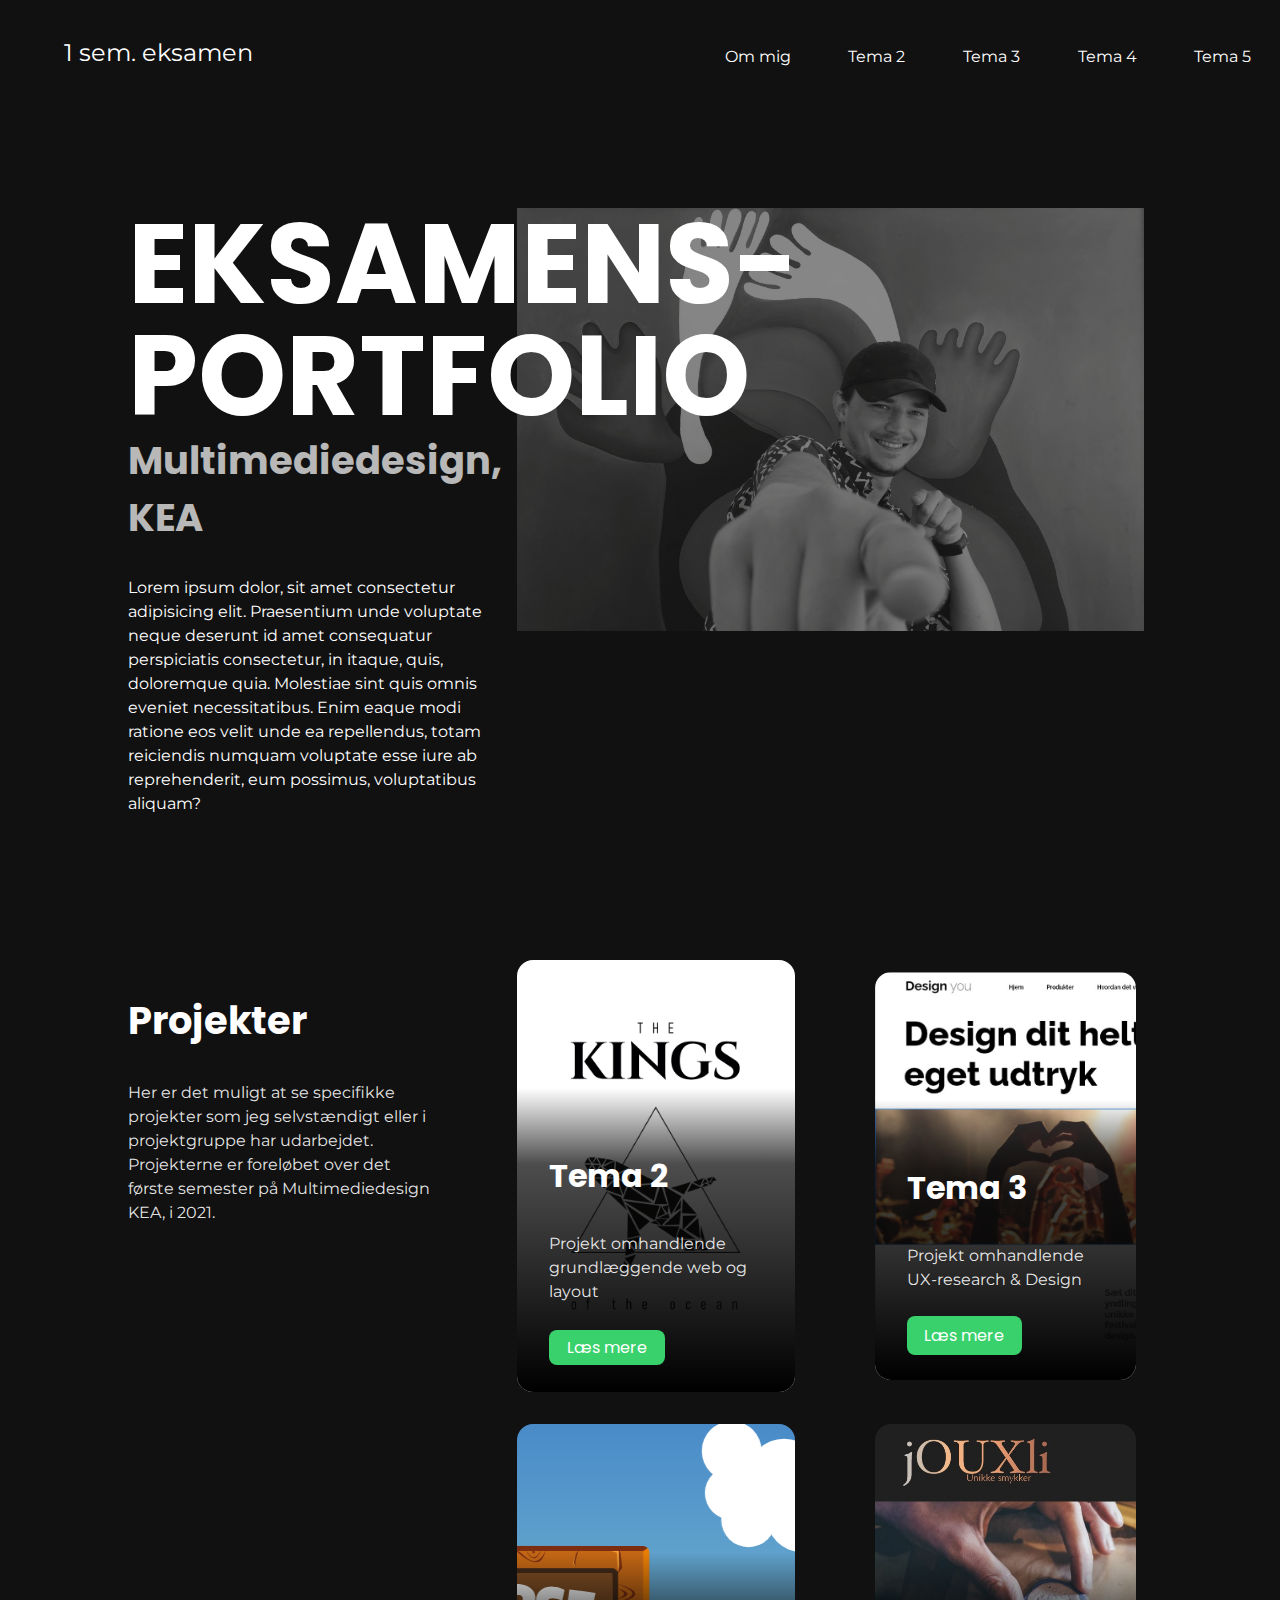
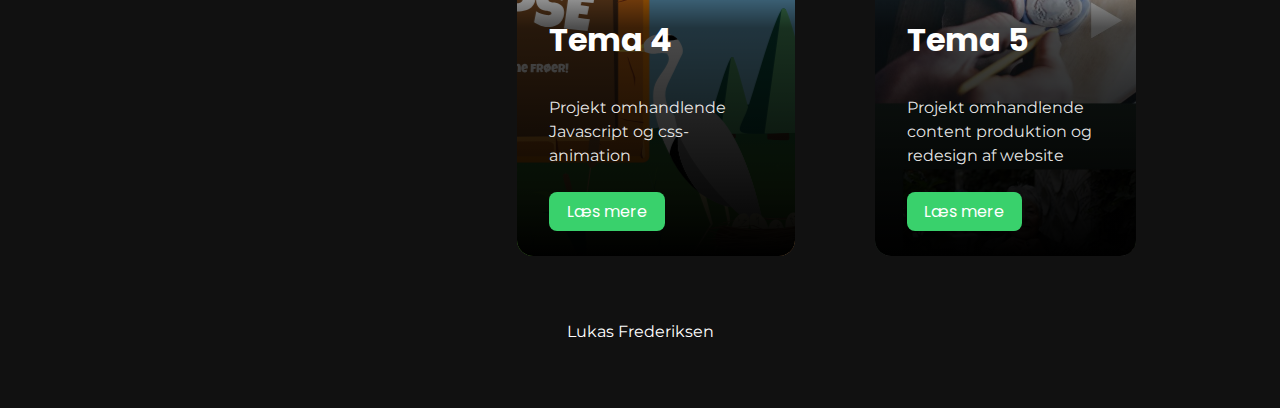
==== index.html @ bc7d88d2 "Færdiggjort projekt kort" ====
<!DOCTYPE html>
<html lang="da">
  <head>
    <meta charset="UTF-8" />
    <meta http-equiv="X-UA-Compatible" content="IE=edge" />
    <meta name="viewport" content="width=device-width, initial-scale=1.0" />
    <title>Portfolio-Eksamen</title>
    <link rel="stylesheet" href="Style.css" />
    <link rel="preconnect" href="https://fonts.gstatic.com" />
    <link
      href="https://fonts.googleapis.com/css2?family=Montserrat:wght@100;200;300;400;500;600;700;800;900&family=Poppins:wght@100;200;300;400;500;600;700;800;900&display=swap"
      rel="stylesheet"
    />
  </head>

  <body>
    <!------------------------------ Header ------------------------------------->

    <header>
      <nav class="navbar">
        <div class="opgaveNavn">
          <p><a href="index.html">1 sem. eksamen</a></p>
        </div>

        <!-- Javascript:void løsning til at burger menu ikke tager en til toppen ved klik.
        løsning fundet: https://stackoverflow.com/questions/43611173/anchor-element-onclick-makes-page-jump-to-top-of-page -->
        <a href="javascript:void();" class="burgerKnap">
          <span class="burgerBar"></span>
          <span class="burgerBar"></span>
          <span class="burgerBar"></span>
        </a>

        <div class="navLinks">
          <ul>
            <li>
              <a href="omMig.html"><span>Om mig</span> </a>
            </li>
            <li>
              <a href="Tema_2.html"><span>Tema 2</span></a>
            </li>
            <li>
              <a href="Tema_3.html"><span>Tema 3</span></a>
            </li>
            <li>
              <a href="Tema_4.html"><span>Tema 4</span></a>
            </li>
            <li>
              <a href="Tema_5.html"><span>Tema 5</span></a>
            </li>
          </ul>
        </div>
      </nav>
    </header>

    <!------------------------------ MAIN ------------------------------------->
    <main>
      <div class="forsideGrid">
        <div class="titel">
          <h1 class="forsideTitel">Eksamens-Portfolio</h1>
        </div>
        <div class="underTitel">
          <h2 class="forsideUndertitel">Multimediedesign, KEA</h2>
        </div>
        <div class="forsideBilledeWrapper">
          <img src="billeder/Tegnebræt 1-100.jpg" alt="forsideBillede" />
        </div>
        <p class="forsideIntroTekst">
          Lorem ipsum dolor, sit amet consectetur adipisicing elit. Praesentium
          unde voluptate neque deserunt id amet consequatur perspiciatis
          consectetur, in itaque, quis, doloremque quia. Molestiae sint quis
          omnis eveniet necessitatibus. Enim eaque modi ratione eos velit unde
          ea repellendus, totam reiciendis numquam voluptate esse iure ab
          reprehenderit, eum possimus, voluptatibus aliquam?
        </p>
      </div>

      <section class="Projects">
        <div class="projectsImgWrapper">
          <div class="projektTekstWrapper">
            <h2 class="projekterh2">Projekter</h2>
            <p class="projektTekst">
              Her er det muligt at se specifikke projekter som jeg selvstændigt
              eller i projektgruppe har udarbejdet. Projekterne er foreløbet
              over det første semester på Multimediedesign KEA, i 2021.
            </p>
          </div>

          <div class="imgTopLeft">
            <div class="BilledeContent">
              <h3 class="billedeTitel">Tema 2</h3>
              <p class="billedeTekst">
                Projekt omhandlende grundlæggende web og layout
              </p>
              <a href="#" class="knap1">Læs mere</a>
            </div>
          </div>
          <div class="imgTopRight">
            <div class="BilledeContent">
              <h3 class="billedeTitel">Tema 3</h3>
              <p class="billedeTekst">
                Projekt omhandlende UX-research & Design
              </p>
              <a href="#" class="knap2">Læs mere</a>
            </div>
          </div>
          <div class="imgBotLeft">
            <div class="BilledeContent">
              <h3 class="billedeTitel">Tema 4</h3>
              <p class="billedeTekst">
                Projekt omhandlende Javascript og css-animation
              </p>
              <a href="#" class="knap3">Læs mere</a>
            </div>
          </div>
          <div class="imgBotRight">
            <div class="BilledeContent">
              <h3 class="billedeTitel">Tema 5</h3>
              <p class="billedeTekst">
                Projekt omhandlende content produktion og redesign af website
              </p>
              <a href="#" class="knap4">Læs mere</a>
            </div>
          </div>
        </div>
      </section>

      <section class="about me"></section>
    </main>

    <footer>
      <p>Lukas Frederiksen</p>
    </footer>

    <script src="javascript.js"></script>
  </body>
</html>

<!-- <div class="frontPageWrap">
        <div class="frontPageWrapperDark">
          <div class="darkSide">
            <h1>Projekter</h1>
          </div>
        </div>

        <div class="frontPageWrapperWhite">
          <div class="whiteSide">
            <h1>Om mig</h1>
          </div>
        </div>
      </div> -->
---- Style.css ----
* {
  box-sizing: border-box;
  scroll-behavior: smooth;
  max-width: 1700px;
}

/* Fjern Margin og Padding for nemmere at costumize selv */
body {
  margin: 0;
  padding: 0;
  background-color: #111;
  font-family: "Poppins", sans-serif;
  line-height: 1.5;
}

img {
  max-width: 100%;
}

footer {
  display: block;
  text-align: center;
  margin-top: 4rem;
  margin-bottom: 4rem;
}
.titler {
  margin-left: 2rem;
}

.forsideTitel {
  text-transform: uppercase;
  font-size: clamp(3rem, 10vw, 7rem);
  line-height: 1;
  margin-top: 6rem;
  margin-left: 2rem;
  margin-bottom: 1rem;
}

.forsideUndertitel {
  font-size: clamp(1.3rem, 3vw, 2.5rem);
  color: white;
  opacity: 0.7;
  margin-bottom: 2rem;
  margin-left: 2rem;
}

.projekterh2 {
  font-size: clamp(2rem, 3vw, 3rem);
  color: white;
  margin-left: 1rem;
}

.Projects {
  margin-top: 8rem;
}

.projektTekst {
  font-size: 0.9rem;
}
.forsideIntroTekst {
  margin: 1rem;
  max-width: 60ch;
  margin-left: 2rem;
}
.opgaveNavn p {
  font-size: 1.5rem;
}

.opgaveNavn a {
  text-decoration: none;
  color: white;
}
p {
  color: white;
  font-size: 0.9rem;
  font-family: "Montserrat", sans-serif;
}
/* Style navigationsbar og placer content. */

.navbar {
  display: flex;
  justify-content: space-between;
  align-items: center;
  background-color: #111;
  color: white;
  position: fixed;
  top: 0;
  width: 100%;
}

/* Opgave navn (LOGO) */
.opgaveNavn {
  font-size: 1.5rem;

  margin-left: 1rem;
  margin-bottom: 0.5rem;
}

.opgaveNavn:hover {
  border-bottom: 0.3rem solid #39d16c;
  margin-bottom: 0.2rem;
}

/* Giv mine list items display flex for at kunne styrer hvordan de ligger i forhold
til hvordan de ligger ved hinanden */
.navbar .navLinks ul {
  padding: 1rem;
  display: flex;
  justify-content: start;

  align-items: center;
}

.navbar ul {
  background-color: #111;
}

.navbar .navLinks li {
  list-style: none;
  padding: 1.5rem;
}

.navbar .navLinks li a {
  text-decoration: none;
  color: white;
  display: block;
  padding: 0.3rem;
  font-size: 1.5rem;
  font-family: "Montserrat", sans-serif;
}

.navbar .navLinks li:hover {
  border-bottom: 0.3rem solid #39d16c;
}

.navbar .navLinks li:hover {
  margin-bottom: -0.3rem;
}

.burgerKnap {
  position: absolute;
  right: 1rem;
  top: 2rem;
  display: none;
  flex-direction: column;
  justify-content: space-between;
  width: 2rem;
  height: 1.3rem;
}

.burgerKnap .burgerBar {
  height: 4px;
  width: 100%;
  background-color: white;
  border-radius: 5px;
}

@media (max-width: 900px) {
  .burgerKnap {
    display: flex;
  }

  .navLinks {
    width: 100%;
    display: none;
    height: 100%;
    opacity: 0;

    top: 2rem;
  }

  .skjult {
    animation-name: fadeInd;
    display: flex;
    height: 100vh;
    transition: 1s ease-out;
    animation-duration: 500ms;
    animation-iteration-count: 1;
    animation-direction: alternate;
    animation-timing-function: ease-in;
    animation-fill-mode: forwards;
    animation-delay: 100ms;
  }

  @keyframes fadeInd {
    0% {
      opacity: 0;
    }

    100% {
      opacity: 1;
    }
  }

  /* Her kan der laves ekstra animation som kaldes på
list items */

  .navLinks li {
    text-align: center;
  }

  .navbar {
    flex-direction: column;
    align-items: flex-start;
    z-index: 10;
  }

  .navLinks ul {
    width: 100%;
    flex-direction: column;
  }
}

/* -------------------FRONT PAGE MOBIL------------- */

h1 {
  font-family: "Poppins", sans-serif;
  align-self: flex-end;
  color: white;
}

.projectsImgWrapper {
  display: flex;
  gap: 10px;
  align-items: center;
  flex-direction: column;
}

.imgTopLeft {
  background-image: url(billeder/splashv2.jpg);
  background-size: cover;
  background-position: 50%;
  padding: 8rem 0 0;
  border-radius: 1rem;
  overflow: hidden;
  margin: 1rem;
  max-width: 45ch;
}

.imgTopRight {
  background-image: url(billeder/uxforside.jpg);
  background-size: cover;
  padding: 8rem 0 0;
  max-width: 45ch;
  border-radius: 1rem;
  overflow: hidden;
  margin: 1rem;
}

.imgBotLeft {
  background-image: url(billeder/start_skærm_final.svg);
  background-size: cover;
  background-position: 95%;
  padding: 8rem 0 0;
  border-radius: 1rem;
  overflow: hidden;
  margin: 1rem;
  max-width: 45ch;
}

.imgBotRight {
  background-image: url(billeder/joulix.jpg);
  background-size: cover;
  background-position: 10%;
  padding: 8rem 0 0;
  border-radius: 1rem;
  overflow: hidden;
  margin: 1rem;
  max-width: 45ch;
}

.projektTekst {
  margin-left: 1rem;
}

@media (min-width: 600px) {
  .forsideIntroTekst {
    max-width: 100ch;
  }

  .projectsImgWrapper {
    display: grid;
    grid-template-columns: 1fr 1fr;
    gap: 10px;
    justify-content: center;
  }

  .imgTopLeft {
    grid-column: 1;
    margin: 0;
    margin-left: 1rem;
    max-width: 35ch;
    transition: transform 200ms ease;
  }

  .imgTopLeft:hover {
    transform: scale(1.05);
  }

  .imgTopRight {
    grid-column: 2;
    margin: 0;
    max-width: 35ch;
    margin-right: 1rem;
    transition: transform 200ms ease;
  }

  .imgTopRight:hover {
    transform: scale(1.05);
  }

  .imgBotLeft {
    grid-column: 1;
    margin: 0;
    margin-left: 1rem;
    max-width: 35ch;
    transition: transform 200ms ease;
  }

  .imgBotLeft:hover {
    transform: scale(1.05);
  }

  .imgBotRight {
    grid-column: 2;
    margin: 0;
    margin-right: 1rem;
    max-width: 35ch;
    transition: transform 200ms ease;
  }

  .imgBotRight:hover {
    transform: scale(1.05);
  }
}

/* ------------------BillederForside------------------------- */

.Projects p {
  font-size: 1rem;
  padding-bottom: 1rem;
  color: rgb(255, 255, 255, 0.9);
}

/* .projektTekst {
} */

.Projects h3 {
  font-size: 2rem;

  color: WHITE;
}

.BilledeContent {
  padding: 2em;
  background: linear-gradient(
    hsl(0 0% 0% / 0),
    hsl(30 0% 0% / 0.7) 25%,
    hsl(0 0% 0% /1)
  );
}

.knap1 {
  cursor: pointer;
  display: inline;
  text-decoration: none;
  color: white;
  background-color: #39d16c;
  padding: 0.4em 1.1em;
  border-radius: 0.5rem;
}

.knap2 {
  cursor: pointer;
  display: inline;
  text-decoration: none;
  color: white;
  background-color: #39d16c;
  padding: 0.5em 1.1em;
  border-radius: 0.5rem;
}

.knap3 {
  cursor: pointer;
  display: inline;
  text-decoration: none;
  color: white;
  background-color: #39d16c;
  padding: 0.5em 1.1em;
  border-radius: 0.5rem;
}

.knap4 {
  cursor: pointer;
  display: inline;
  text-decoration: none;
  color: white;
  background-color: #39d16c;
  padding: 0.5em 1.1em;
  border-radius: 0.5rem;
}

/* ----------------------------MEDIA-Q for desktop------------------------------------------------- */

@media (min-width: 800px) {
  body {
    margin: 0;
  }
  main {
    margin-left: 3rem;
    margin-right: 3rem;
  }

  p {
    font-size: 1rem;
  }
  .opgaveNavn {
    margin-left: 4rem;
  }
  .navbar {
    z-index: 10;
  }
  .navbar .navLinks {
    flex-direction: column;
  }

  .navbar .navLinks li a {
    font-size: 1rem;
  }
  .forsideUndertitel {
    padding-top: 1rem;
  }

  /* ------------Forside Top Grid------------ */
  .forsideGrid {
    margin-top: 12rem;
    display: grid;
    grid-template-columns: repeat(5, minmax(10rem, 30rem));
    padding: 0;
    gap: 1rem;
    grid-template-rows: 10rem 10rem;
    position: relative;
  }

  .forsideTitel {
    margin-top: 0;
    margin-bottom: 0;
  }

  .titel {
    display: grid;
    z-index: 5;
    /* margin-top: 10rem; */
    grid-column: 1 /5;
    grid-row: 1/ 2;
  }
  .undertitel {
    display: grid;
    grid-column: 1/4;
    grid-row: 2;
  }
  .forsideBilledeWrapper {
    display: grid;
    grid-column: 3/7;
    grid-row: 1/3;
    margin-right: 2.5rem;
  }

  .forsideIntroTekst {
    display: grid;
    grid-column: 1/4;
    grid-row: 3;
  }

  /* ---------------------projekt billeder grid -------- */
  .Projects {
    display: grid;
    justify-content: center;
    margin-bottom: 2rem;
  }

  .projectsImgWrapper {
    display: grid;
    grid-template-columns: 1fr 1fr;
    grid-template-rows: 1fr 1fr 1fr;
    gap: 2rem;
    margin-left: 1rem;
  }

  .projektTekstWrapper {
    align-self: flex-end;
    grid-column: 1;
    grid-row: 1;
    max-width: 50ch;
  }
  .imgTopLeft {
    grid-column: 1;
    grid-row: 2;
    max-width: 50ch;
  }

  .imgTopRight {
    grid-column: 2;
    grid-row: 2;
    max-width: 50ch;
  }

  .imgBotLeft {
    grid-column: 1;
    grid-row: 3;
    max-width: 50ch;
  }

  .imgBotRight {
    grid-column: 2;
    grid-row: 3;
    max-width: 50ch;
  }
}

@media (min-width: 1000px) {
  .forsideIntroTekst {
    display: grid;
    grid-column: 1/3;
    grid-row: 3;
  }

  .Projects {
    display: grid;
    justify-content: center;
  }

  .projectsImgWrapper {
    display: grid;
    grid-template-columns: 1fr 1fr 1fr;
    grid-template-rows: 1fr 1fr;
    gap: 2rem;
    margin-left: 1rem;
    margin-right: 2rem;
  }

  .projektTekstWrapper {
    align-self: flex-start;
    grid-column: 1;
    grid-row: 1;
    max-width: 50ch;
  }
  .imgTopLeft {
    grid-column: 2;
    grid-row: 1;
    max-width: 50ch;
    margin-left: 3rem;
  }

  .imgTopRight {
    grid-column: 3;
    grid-row: 1;
    max-width: 50ch;
    margin-left: 3rem;
  }

  .imgBotLeft {
    grid-column: 2;
    grid-row: 2;
    max-width: 50ch;
    margin-left: 3rem;
  }

  .imgBotRight {
    grid-column: 3;
    grid-row: 2;
    max-width: 50ch;
    margin-left: 3rem;
  }
}

/* ------------------------------Om mig-------------------------------------------- */

.omMigTopWrapper {
  margin-top: 8rem;
}

.omMigTopWrapper h1 {
  font-size: clamp(3rem, 10vw, 4rem);
  line-height: 3rem;
  margin-left: 1rem;
}

.omMigTopWrapper p {
  font-size: clamp(0.8rem, 5vw, 0.9rem);
  margin-top: -1rem;
  margin-left: 1rem;
}

.omMigTekstWrapper h2 {
  font-size: clamp(2rem, 10vw, 3rem);
  line-height: 3rem;
  color: WHITE;
}

.omMigTekstWrapper {
  margin: 1rem;
}

@media (min-width: 1000px) {
  .omMigBilledeWrapper img {
    max-width: 30vw;
    max-height: 80vh;
  }

  .omMigTekstWrapper {
    max-width: 60ch;
  }
  .omMigTopWrapper h1 {
    margin-left: 0;
  }

  .omMigTopWrapper p {
    margin-left: 0;
  }

  .omMigTekstWrapper h2 {
    margin: 0;
  }

  .omMigSectionWrapper {
    display: flex;
    gap: 7rem;
  }
}

@media (min-width: 1200px) {
  MAIN {
    margin-left: 6rem;
    margin-right: 6rem;
  }

  .omMigBilledeWrapper img {
    max-width: 50vw;
    max-height: 80vh;
  }
}

main {
  margin-top: 13rem;
}

/* ------------------------------Tema 2-------------------------------------------- */
.tema2H1 h1 {
  font-size: clamp(3rem, 10vw, 4rem);
  line-height: 3rem;
  margin-left: 1rem;
}

.tema2Intro p {
  font-size: clamp(0.8rem, 5vw, 0.9rem);

  margin-left: 1rem;
}

.tema2Intro h2 {
  font-size: clamp(2rem, 10vw, 3rem);
  line-height: 3rem;
  color: WHITE;
}

.tema2knap1 {
  cursor: pointer;
  display: inline;
  text-decoration: none;
  color: white;
  background-color: #39d16c;
  padding: 0.4em 1.1em;
  border-radius: 0.5rem;
  margin-left: 1rem;
}

.tema2Intro {
  margin-bottom: 2rem;
}

.tema2knap2 {
  cursor: pointer;
  display: inline;
  text-decoration: none;
  color: white;
  background-color: #39d16c;
  padding: 0.4em 1.1em;
  border-radius: 0.5rem;
}

.tema2DokumentationTekst {
  margin: 1rem;
}

.tema2DokumentationTekst h2 {
  font-size: clamp(2rem, 10vw, 3rem);
  line-height: 3rem;
  color: WHITE;
}

.tema2DokumentationTekst p {
  font-size: clamp(0.8rem, 5vw, 0.9rem);
  margin-top: -1rem;
}

@media (min-width: 1000px) {
  .navbar .navLinks ul {
    padding: 0;
  }

  .tema2MainGrid {
    display: grid;
    grid-template-columns: 1fr 1fr;
    grid-template-rows: 1fr 1fr;
    gap: 50px;
  }

  .tema2TopWrapper {
    grid-column: 1;
    grid-row: 1;
  }
  .tema2H1 h1 {
    line-height: 4rem;
  }

  .tema2ImgTopWrapper {
    grid-column: 2;
    grid-row: 1;
  }

  .tema2BotWrapper {
    margin-top: 1rem;
    grid-column: 2;
    grid-row: 2;
  }

  .tema2ImgBotWrapper {
    margin-top: 4rem;
    grid-column: 1;
    grid-row: 2;
  }

  .tema2DokumentationTekst h2 {
    margin-top: -2rem;
  }
}

@media (min-width: 500px) {
  .tema2H1 h1 {
    line-height: 4rem;
  }
}

/* ------------------------------Tema 3-------------------------------------------- */
.tema3H1 h1 {
  font-size: clamp(3rem, 10vw, 4rem);
  line-height: 3rem;
  margin-left: 1rem;
}

.tema3Intro p {
  font-size: clamp(0.8rem, 5vw, 0.9rem);
  margin-top: -0.5rem;
  margin-left: 1rem;
}

.tema3Intro h2 {
  font-size: clamp(2rem, 10vw, 3rem);
  line-height: 3rem;
  color: WHITE;
}

.tema3knap1 {
  cursor: pointer;
  display: inline;
  text-decoration: none;
  color: white;
  background-color: #39d16c;
  padding: 0.4em 1.1em;
  border-radius: 0.5rem;
  margin-left: 1rem;
}

.tema3Intro {
  margin-bottom: 2rem;
}

.tema3knap2 {
  cursor: pointer;
  display: inline;
  text-decoration: none;
  color: white;
  background-color: #39d16c;
  padding: 0.4em 1.1em;
  border-radius: 0.5rem;
}

.tema3DokumentationTekst {
  margin: 1rem;
}

.tema3DokumentationTekst h2 {
  font-size: clamp(2rem, 10vw, 3rem);
  line-height: 3rem;
  color: WHITE;
}

.tema3DokumentationTekst p {
  font-size: clamp(0.8rem, 5vw, 0.9rem);
  margin-top: -1.5rem;
}

@media (min-width: 800px) {
  .tema3MainGrid {
    display: grid;
    grid-template-columns: 1fr 1fr;
    grid-template-rows: 1fr 1fr;
    gap: 50px;
  }

  .tema3TopWrapper {
    grid-column: 1;
    grid-row: 1;
  }
  .tema3H1 h1 {
    line-height: 4rem;
  }

  .tema3ImgTopWrapper {
    grid-column: 2;
    grid-row: 1;
  }

  .tema3BotWrapper {
    margin-top: 1rem;
    grid-column: 2;
    grid-row: 2;
  }

  .tema3ImgBotWrapper {
    margin-top: 4rem;
    grid-column: 1;
    grid-row: 2;
  }

  .tema3DokumentationTekst h2 {
    margin-top: -2rem;
  }
}

@media (min-width: 500px) {
  .tema3H1 h1 {
    line-height: 4rem;
  }
}
@media (min-width: 800px) {
  .tema3MainGrid {
    display: grid;
    grid-template-columns: 1fr 1fr;
    grid-template-rows: 1fr 1fr;
  }
}

/* ------------------------------Tema 4-------------------------------------------- */
.tema4H1 h1 {
  font-size: clamp(3rem, 10vw, 4rem);
  line-height: 3rem;
  margin-left: 1rem;
  max-width: 20ch;
}

.tema4Intro p {
  font-size: clamp(0.8rem, 5vw, 0.9rem);
  margin-top: -1rem;
  margin-left: 1rem;
}

.tema4Intro h2 {
  font-size: clamp(2rem, 10vw, 3rem);
  line-height: 3rem;
  color: WHITE;
}

.tema4knap1 {
  cursor: pointer;
  display: inline;
  text-decoration: none;
  color: white;
  background-color: #39d16c;
  padding: 0.4em 1.1em;
  border-radius: 0.5rem;
  margin-left: 1rem;
}

.tema4Intro {
  margin-bottom: 2rem;
}

.tema4knap2 {
  cursor: pointer;
  display: inline;
  text-decoration: none;
  color: white;
  background-color: #39d16c;
  padding: 0.4em 1.1em;
  border-radius: 0.5rem;
}

.tema4DokumentationTekst {
  margin: 1rem;
}

.tema4DokumentationTekst h2 {
  font-size: clamp(2rem, 10vw, 3rem);
  line-height: 3rem;
  color: WHITE;
}

.tema4DokumentationTekst p {
  font-size: clamp(0.8rem, 5vw, 0.9rem);
  margin-top: -1rem;
}

@media (min-width: 800px) {
  .tema4MainGrid {
    display: grid;
    grid-template-columns: 1fr 1fr;
    grid-template-rows: 1fr 1fr;
    gap: 50px;
  }

  .tema4TopWrapper {
    grid-column: 1;
    grid-row: 1;
  }
  .tema4H1 h1 {
    line-height: 4rem;
  }

  .tema4ImgTopWrapper {
    grid-column: 2;
    grid-row: 1;
  }

  .tema4BotWrapper {
    margin-top: 1rem;
    grid-column: 2;
    grid-row: 2;
  }

  .tema4ImgBotWrapper {
    margin-top: 4rem;
    grid-column: 1;
    grid-row: 2;
  }

  .tema4DokumentationTekst h2 {
    margin-top: -2rem;
  }
}

@media (min-width: 500px) {
  .tema4H1 h1 {
    line-height: 4rem;
  }
}

/* ------------------------------Tema 5-------------------------------------------- */
.tema5H1 h1 {
  font-size: clamp(3rem, 10vw, 4rem);
  line-height: 3rem;
  margin-left: 1rem;
  max-width: 20ch;
}

.tema5Intro p {
  font-size: clamp(0.8rem, 5vw, 0.9rem);
  margin-top: -1rem;
  margin-left: 1rem;
}

.tema5Intro h2 {
  font-size: clamp(2rem, 10vw, 3rem);
  line-height: 3rem;
  color: WHITE;
}

.tema5knap1 {
  cursor: pointer;
  display: inline;
  text-decoration: none;
  color: white;
  background-color: #39d16c;
  padding: 0.4em 1.1em;
  border-radius: 0.5rem;
  margin-left: 1rem;
}

.tema5Intro {
  margin-bottom: 2rem;
}

.tema5knap2 {
  cursor: pointer;
  display: inline;
  text-decoration: none;
  color: white;
  background-color: #39d16c;
  padding: 0.4em 1.1em;
  border-radius: 0.5rem;
}

.tema5DokumentationTekst {
  margin: 1rem;
}

.tema5DokumentationTekst h2 {
  font-size: clamp(2rem, 10vw, 3rem);
  line-height: 3rem;
  color: WHITE;
}

.tema5DokumentationTekst p {
  font-size: clamp(0.8rem, 5vw, 0.9rem);
  margin-top: -1rem;
}

@media (min-width: 800px) {
  .tema5MainGrid {
    display: grid;
    grid-template-columns: 1fr 1fr;
    grid-template-rows: 1fr 1fr;
    gap: 50px;
  }
  .tema5TopWrapper {
    grid-column: 1;
    grid-row: 1;
  }
  .tema5H1 h1 {
    line-height: 4rem;
  }

  .tema5ImgTopWrapper {
    grid-column: 2;
    grid-row: 1;
  }

  .tema5BotWrapper {
    margin-top: 1rem;
    grid-column: 2;
    grid-row: 2;
  }

  .tema5ImgBotWrapper {
    margin-top: 4rem;
    grid-column: 1;
    grid-row: 2;
  }

  .tema5DokumentationTekst h2 {
    margin-top: -2rem;
  }

  .tema5ReflektionGridWrapper {
    margin-top: 3rem;
    display: grid;
    grid-template-columns: 1fr 2fr;
    gap: 2rem;
  }

  .tema5Reflektionh2Wrapper {
    grid-column: 1;
  }
  .tema5ReflektionTekstWrapper {
    grid-column: 2/3;
  }
}
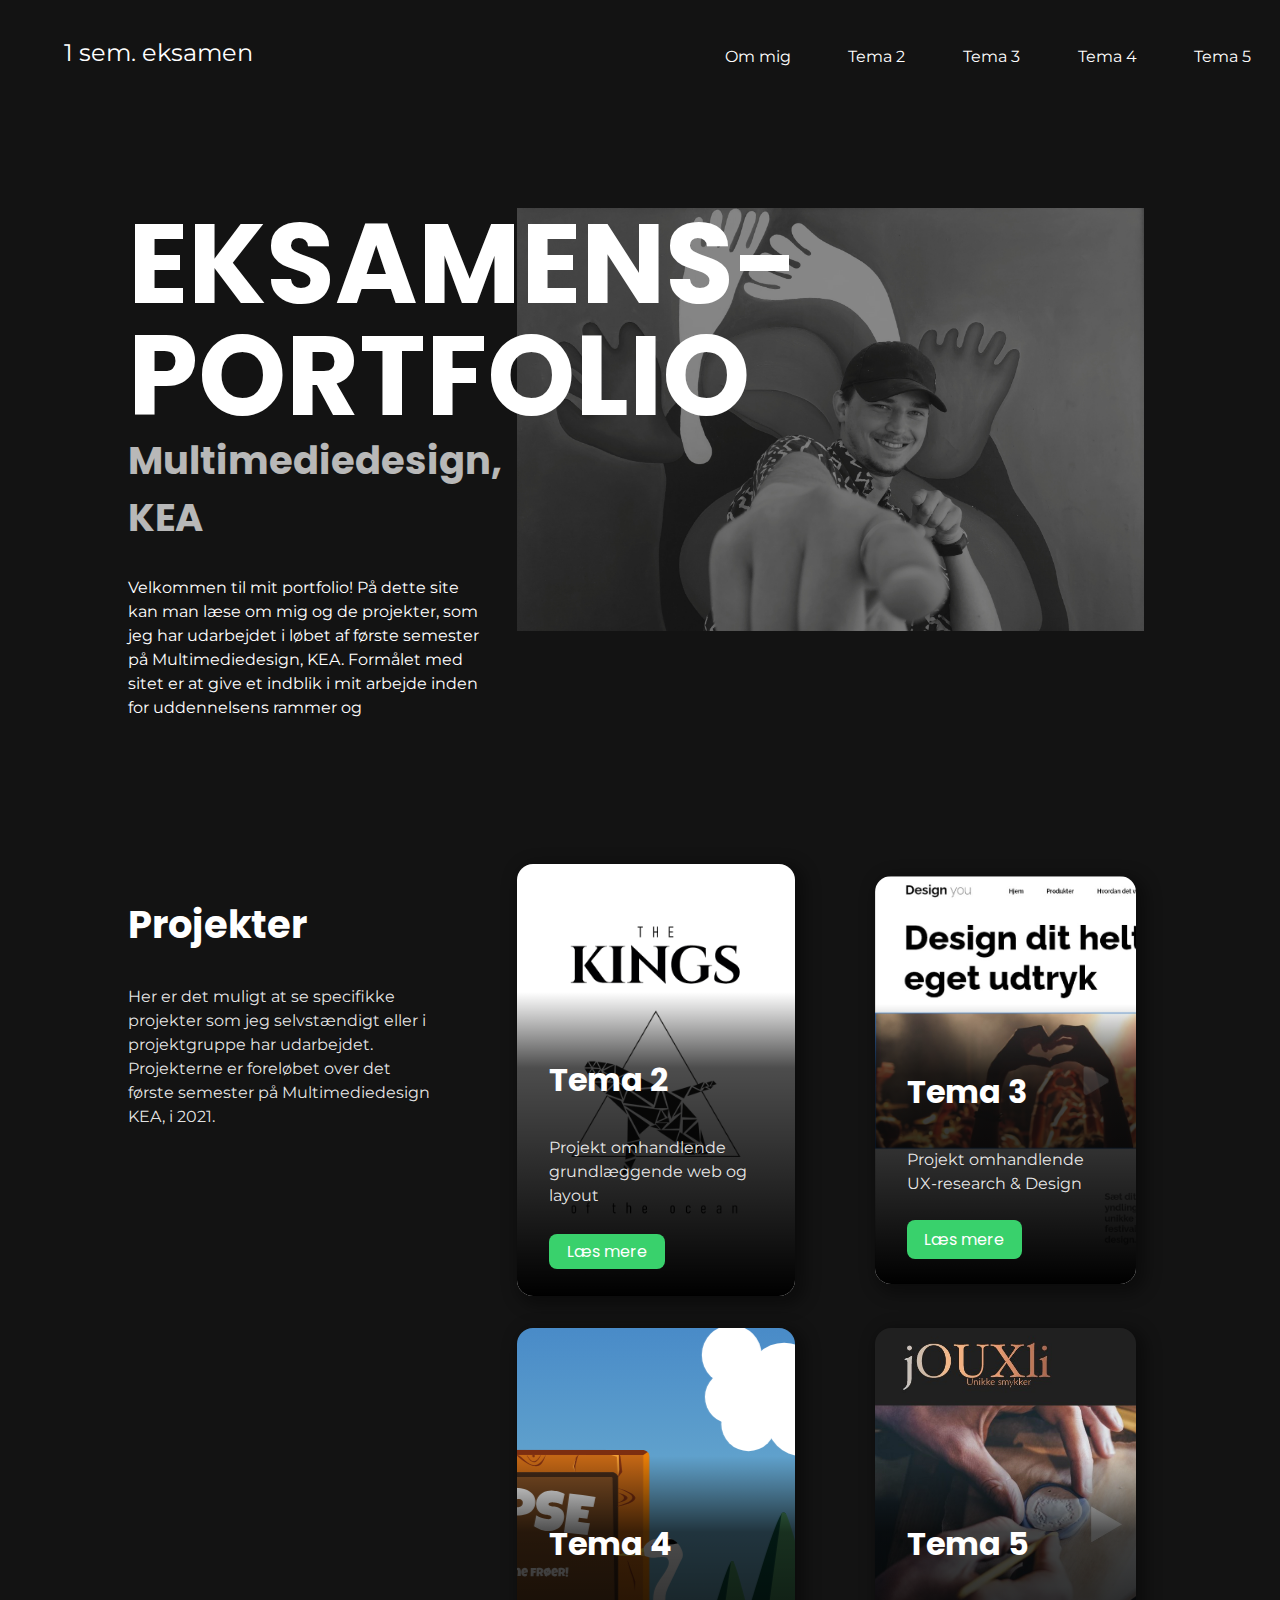
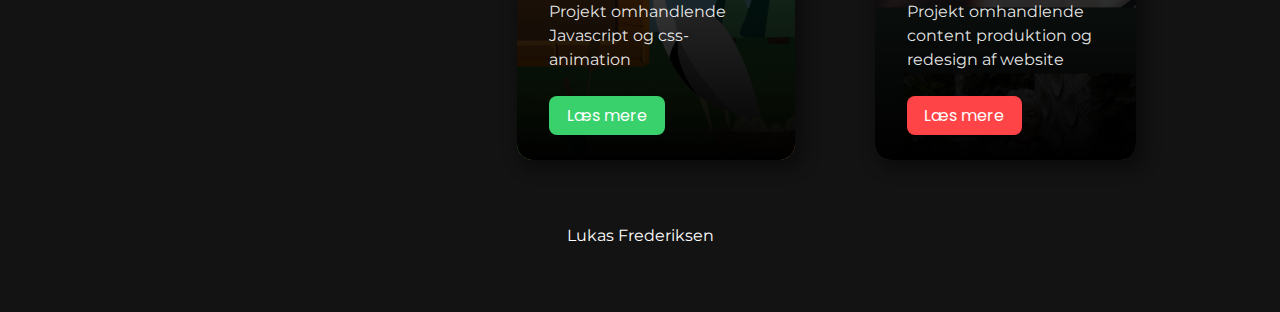
==== commit 5458bbfd: "Tema5 Done" ====
--- a/index.html
+++ b/index.html
@@ -4,6 +4,7 @@
     <meta charset="UTF-8" />
     <meta http-equiv="X-UA-Compatible" content="IE=edge" />
     <meta name="viewport" content="width=device-width, initial-scale=1.0" />
+    <meta name="robots" content="noindex" />
     <title>Portfolio-Eksamen</title>
     <link rel="stylesheet" href="Style.css" />
     <link rel="preconnect" href="https://fonts.gstatic.com" />
@@ -65,12 +66,10 @@
           <img src="billeder/Tegnebræt 1-100.jpg" alt="forsideBillede" />
         </div>
         <p class="forsideIntroTekst">
-          Lorem ipsum dolor, sit amet consectetur adipisicing elit. Praesentium
-          unde voluptate neque deserunt id amet consequatur perspiciatis
-          consectetur, in itaque, quis, doloremque quia. Molestiae sint quis
-          omnis eveniet necessitatibus. Enim eaque modi ratione eos velit unde
-          ea repellendus, totam reiciendis numquam voluptate esse iure ab
-          reprehenderit, eum possimus, voluptatibus aliquam?
+          Velkommen til mit portfolio! På dette site kan man læse om mig og de
+          projekter, som jeg har udarbejdet i løbet af første semester på
+          Multimediedesign, KEA. Formålet med sitet er at give et indblik i mit
+          arbejde inden for uddennelsens rammer og
         </p>
       </div>
 
--- a/Style.css
+++ b/Style.css
@@ -8,13 +8,22 @@
 body {
   margin: 0;
   padding: 0;
-  background-color: #111;
+  background-color: rgb(19, 19, 19);
   font-family: "Poppins", sans-serif;
   line-height: 1.5;
 }
 
 img {
   max-width: 100%;
+}
+
+video {
+  display: block;
+  width: 100%;
+  height: auto;
+  object-fit: contain;
+  max-width: 70vw;
+  margin: auto;
 }
 
 footer {
@@ -60,7 +69,7 @@
 .forsideIntroTekst {
   margin: 1rem;
   max-width: 60ch;
-  margin-left: 2rem;
+  margin-left: 1rem;
 }
 .opgaveNavn p {
   font-size: 1.5rem;
@@ -81,7 +90,7 @@
   display: flex;
   justify-content: space-between;
   align-items: center;
-  background-color: #111;
+  background-color: rgb(19, 19, 19);
   color: white;
   position: fixed;
   top: 0;
@@ -112,7 +121,7 @@
 }
 
 .navbar ul {
-  background-color: #111;
+  background-color: rgb(19, 19, 19);
 }
 
 .navbar .navLinks li {
@@ -233,8 +242,9 @@
   padding: 8rem 0 0;
   border-radius: 1rem;
   overflow: hidden;
-  margin: 1rem;
+  margin: 2rem;
   max-width: 45ch;
+  box-shadow: 5px 5px 15px 5px rgba(0, 0, 0, 0.37);
 }
 
 .imgTopRight {
@@ -244,7 +254,8 @@
   max-width: 45ch;
   border-radius: 1rem;
   overflow: hidden;
-  margin: 1rem;
+  margin: 2rem;
+  box-shadow: 5px 5px 15px 5px rgba(0, 0, 0, 0.37);
 }
 
 .imgBotLeft {
@@ -254,8 +265,9 @@
   padding: 8rem 0 0;
   border-radius: 1rem;
   overflow: hidden;
-  margin: 1rem;
+  margin: 2rem;
   max-width: 45ch;
+  box-shadow: 5px 5px 15px 5px rgba(0, 0, 0, 0.37);
 }
 
 .imgBotRight {
@@ -265,8 +277,9 @@
   padding: 8rem 0 0;
   border-radius: 1rem;
   overflow: hidden;
-  margin: 1rem;
+  margin: 2rem;
   max-width: 45ch;
+  box-shadow: 5px 5px 15px 5px rgba(0, 0, 0, 0.37);
 }
 
 .projektTekst {
@@ -395,7 +408,7 @@
   display: inline;
   text-decoration: none;
   color: white;
-  background-color: #39d16c;
+  background-color: #ff4447;
   padding: 0.5em 1.1em;
   border-radius: 0.5rem;
 }
@@ -424,11 +437,14 @@
     flex-direction: column;
   }
 
-  .navbar .navLinks li a {
-    font-size: 1rem;
-  }
   .forsideUndertitel {
     padding-top: 1rem;
+  }
+
+  @media (min-width: 900px) {
+    .navbar .navLinks li a {
+      font-size: 1rem;
+    }
   }
 
   /* ------------Forside Top Grid------------ */
@@ -470,6 +486,8 @@
     display: grid;
     grid-column: 1/4;
     grid-row: 3;
+
+    margin-left: 2rem;
   }
 
   /* ---------------------projekt billeder grid -------- */
@@ -969,7 +987,7 @@
 /* ------------------------------Tema 5-------------------------------------------- */
 .tema5H1 h1 {
   font-size: clamp(3rem, 10vw, 4rem);
-  line-height: 3rem;
+  line-height: 4rem;
   margin-left: 1rem;
   max-width: 20ch;
 }
@@ -1011,6 +1029,26 @@
   border-radius: 0.5rem;
 }
 
+.tema5Reflektionh2Wrapper h2 {
+  font-size: clamp(2rem, 10vw, 3rem);
+  color: white;
+  margin-top: 0;
+}
+
+.tema5Reflektionh2Wrapper p {
+  font-size: clamp(1rem, 5vw, 1.2rem);
+  color: white;
+  margin-top: -3rem;
+}
+
+.tema5Reflektionh2Wrapper ul li {
+  color: white;
+  padding: 0.3rem;
+}
+
+.tema5Reflektionh2Wrapper ul {
+  margin-left: -1.5rem;
+}
 .tema5DokumentationTekst {
   margin: 1rem;
 }
@@ -1026,6 +1064,12 @@
   margin-top: -1rem;
 }
 
+.videoWrapper h2 {
+  font-size: clamp(2rem, 10vw, 3rem);
+  line-height: 3rem;
+  color: WHITE;
+}
+
 @media (min-width: 800px) {
   .tema5MainGrid {
     display: grid;
@@ -1069,9 +1113,15 @@
     gap: 2rem;
   }
 
+  .videoWrapper {
+    margin-top: 3rem;
+    grid-column: 1/3;
+  }
+
   .tema5Reflektionh2Wrapper {
     grid-column: 1;
   }
+
   .tema5ReflektionTekstWrapper {
     grid-column: 2/3;
   }
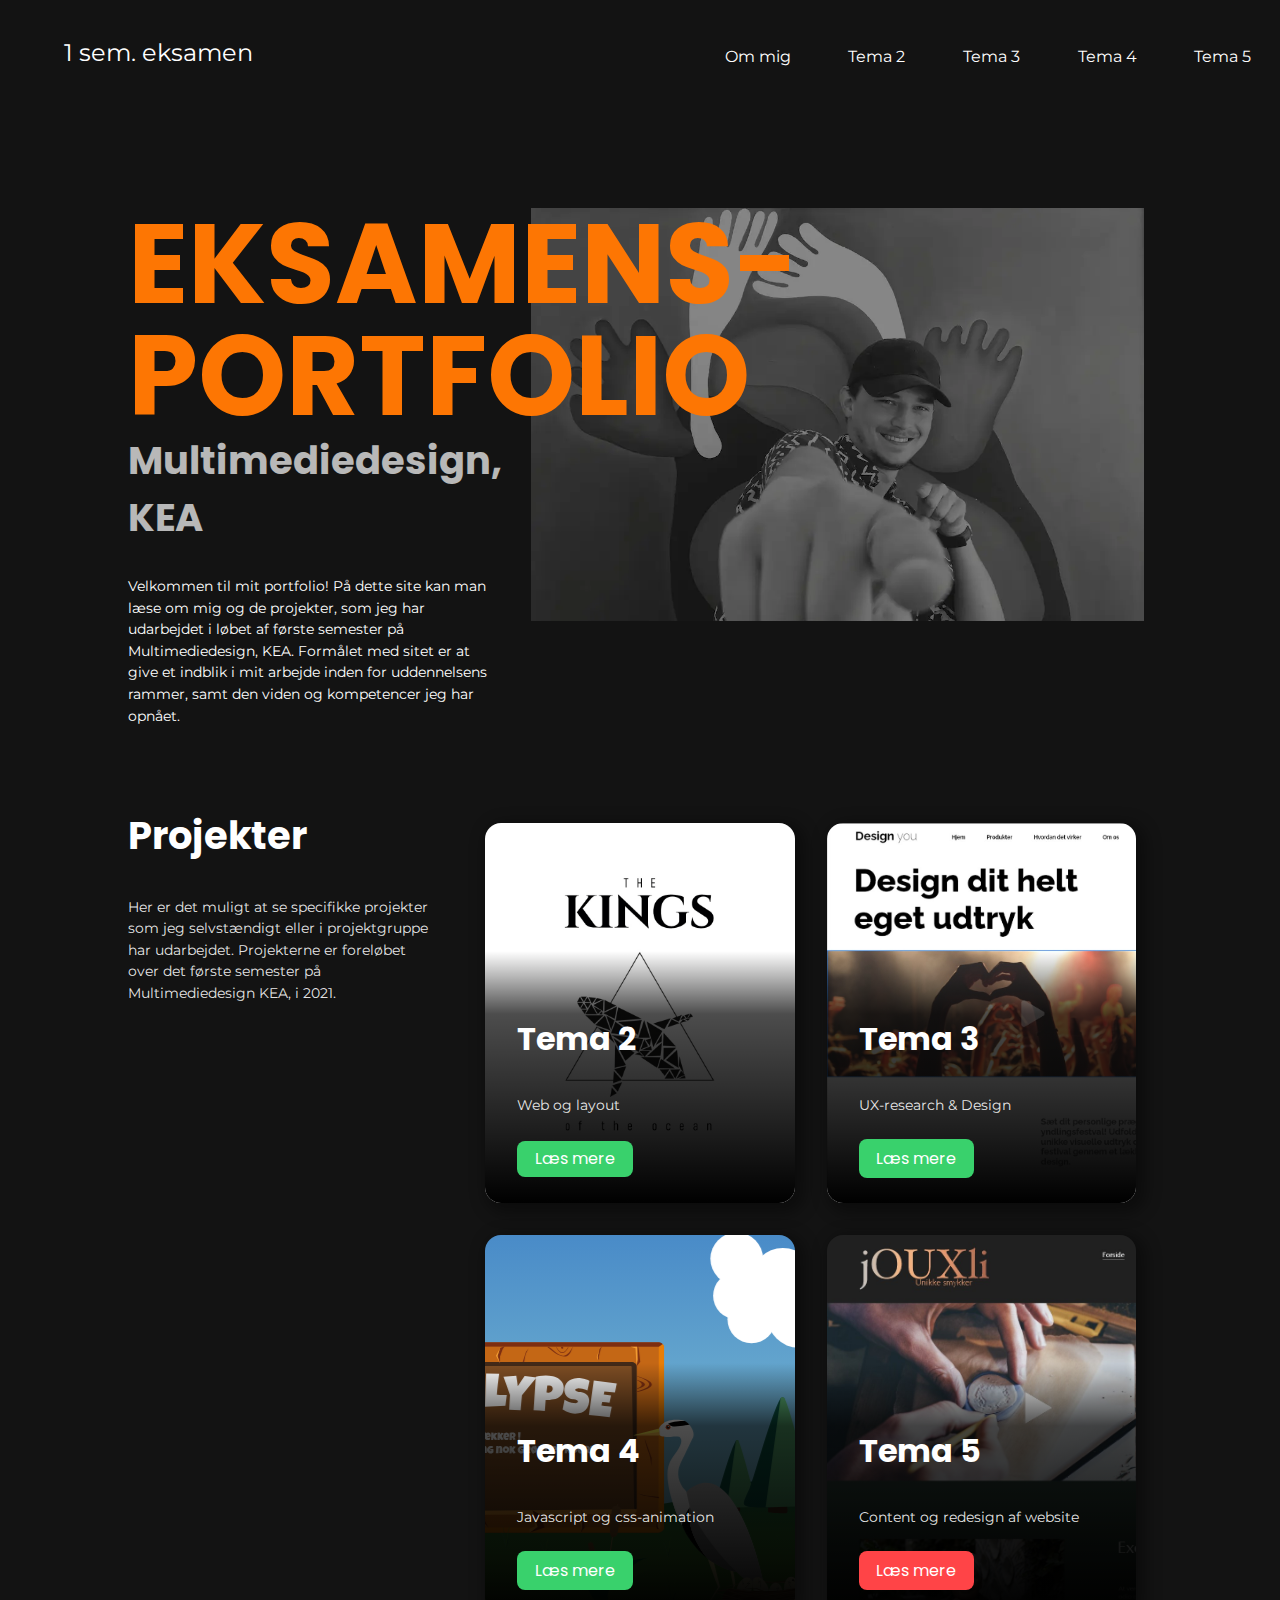
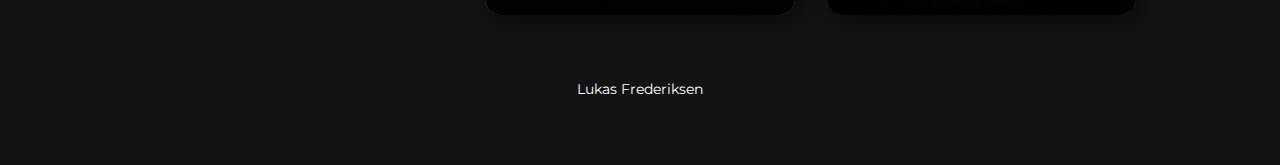
==== commit f2a06cb7: "Redesign af tekster og optimering af billeder" ====
--- a/index.html
+++ b/index.html
@@ -63,13 +63,14 @@
           <h2 class="forsideUndertitel">Multimediedesign, KEA</h2>
         </div>
         <div class="forsideBilledeWrapper">
-          <img src="billeder/Tegnebræt 1-100.jpg" alt="forsideBillede" />
+          <img src="billeder/splash.webp" alt="forsideBillede" />
         </div>
         <p class="forsideIntroTekst">
           Velkommen til mit portfolio! På dette site kan man læse om mig og de
           projekter, som jeg har udarbejdet i løbet af første semester på
           Multimediedesign, KEA. Formålet med sitet er at give et indblik i mit
-          arbejde inden for uddennelsens rammer og
+          arbejde inden for uddennelsens rammer, samt den viden og kompetencer
+          jeg har opnået.
         </p>
       </div>
 
@@ -87,36 +88,28 @@
           <div class="imgTopLeft">
             <div class="BilledeContent">
               <h3 class="billedeTitel">Tema 2</h3>
-              <p class="billedeTekst">
-                Projekt omhandlende grundlæggende web og layout
-              </p>
+              <p class="billedeTekst">Web og layout</p>
               <a href="#" class="knap1">Læs mere</a>
             </div>
           </div>
           <div class="imgTopRight">
             <div class="BilledeContent">
               <h3 class="billedeTitel">Tema 3</h3>
-              <p class="billedeTekst">
-                Projekt omhandlende UX-research & Design
-              </p>
+              <p class="billedeTekst">UX-research & Design</p>
               <a href="#" class="knap2">Læs mere</a>
             </div>
           </div>
           <div class="imgBotLeft">
             <div class="BilledeContent">
               <h3 class="billedeTitel">Tema 4</h3>
-              <p class="billedeTekst">
-                Projekt omhandlende Javascript og css-animation
-              </p>
+              <p class="billedeTekst">Javascript og css-animation</p>
               <a href="#" class="knap3">Læs mere</a>
             </div>
           </div>
           <div class="imgBotRight">
             <div class="BilledeContent">
               <h3 class="billedeTitel">Tema 5</h3>
-              <p class="billedeTekst">
-                Projekt omhandlende content produktion og redesign af website
-              </p>
+              <p class="billedeTekst">Content og redesign af website</p>
               <a href="#" class="knap4">Læs mere</a>
             </div>
           </div>
--- a/Style.css
+++ b/Style.css
@@ -60,7 +60,7 @@
 }
 
 .Projects {
-  margin-top: 8rem;
+  margin-top: 2rem;
 }
 
 .projektTekst {
@@ -167,6 +167,10 @@
 @media (max-width: 900px) {
   .burgerKnap {
     display: flex;
+  }
+
+  .Projects {
+    margin-top: 3rem;
   }
 
   .navLinks {
@@ -220,12 +224,18 @@
   }
 }
 
+@media (min-width: 1000px) {
+  .Projects {
+    margin-top: 10rem;
+  }
+}
+
 /* -------------------FRONT PAGE MOBIL------------- */
 
 h1 {
   font-family: "Poppins", sans-serif;
   align-self: flex-end;
-  color: white;
+  color: #fd7603;
 }
 
 .projectsImgWrapper {
@@ -243,7 +253,7 @@
   border-radius: 1rem;
   overflow: hidden;
   margin: 2rem;
-  max-width: 45ch;
+  max-width: 36ch;
   box-shadow: 5px 5px 15px 5px rgba(0, 0, 0, 0.37);
 }
 
@@ -251,7 +261,7 @@
   background-image: url(billeder/uxforside.jpg);
   background-size: cover;
   padding: 8rem 0 0;
-  max-width: 45ch;
+  max-width: 36ch;
   border-radius: 1rem;
   overflow: hidden;
   margin: 2rem;
@@ -266,7 +276,7 @@
   border-radius: 1rem;
   overflow: hidden;
   margin: 2rem;
-  max-width: 45ch;
+  max-width: 36ch;
   box-shadow: 5px 5px 15px 5px rgba(0, 0, 0, 0.37);
 }
 
@@ -278,7 +288,7 @@
   border-radius: 1rem;
   overflow: hidden;
   margin: 2rem;
-  max-width: 45ch;
+  max-width: 36ch;
   box-shadow: 5px 5px 15px 5px rgba(0, 0, 0, 0.37);
 }
 
@@ -350,7 +360,7 @@
 /* ------------------BillederForside------------------------- */
 
 .Projects p {
-  font-size: 1rem;
+  font-size: 0.9rem;
   padding-bottom: 1rem;
   color: rgb(255, 255, 255, 0.9);
 }
@@ -425,7 +435,7 @@
   }
 
   p {
-    font-size: 1rem;
+    font-size: clamp(0.8rem, 5vw, 0.9rem);
   }
   .opgaveNavn {
     margin-left: 4rem;
@@ -503,6 +513,7 @@
     grid-template-rows: 1fr 1fr 1fr;
     gap: 2rem;
     margin-left: 1rem;
+    margin-top: -5rem;
   }
 
   .projektTekstWrapper {
@@ -562,33 +573,30 @@
     grid-column: 1;
     grid-row: 1;
     max-width: 50ch;
+    margin-top: -3rem;
   }
   .imgTopLeft {
     grid-column: 2;
     grid-row: 1;
     max-width: 50ch;
-    margin-left: 3rem;
   }
 
   .imgTopRight {
     grid-column: 3;
     grid-row: 1;
     max-width: 50ch;
-    margin-left: 3rem;
   }
 
   .imgBotLeft {
     grid-column: 2;
     grid-row: 2;
     max-width: 50ch;
-    margin-left: 3rem;
   }
 
   .imgBotRight {
     grid-column: 3;
     grid-row: 2;
     max-width: 50ch;
-    margin-left: 3rem;
   }
 }
 
@@ -674,6 +682,7 @@
   font-size: clamp(0.8rem, 5vw, 0.9rem);
 
   margin-left: 1rem;
+  margin-right: 1rem;
 }
 
 .tema2Intro h2 {
@@ -723,6 +732,9 @@
 }
 
 @media (min-width: 1000px) {
+  .tema2DokumentationTekst {
+    margin: 0;
+  }
   .navbar .navLinks ul {
     padding: 0;
   }
@@ -730,7 +742,7 @@
   .tema2MainGrid {
     display: grid;
     grid-template-columns: 1fr 1fr;
-    grid-template-rows: 1fr 1fr;
+    grid-template-rows: 1fr auto;
     gap: 50px;
   }
 
@@ -781,6 +793,8 @@
   font-size: clamp(0.8rem, 5vw, 0.9rem);
   margin-top: -0.5rem;
   margin-left: 1rem;
+  margin-right: 1rem;
+  margin-top: 2rem;
 }
 
 .tema3Intro h2 {
@@ -798,6 +812,7 @@
   padding: 0.4em 1.1em;
   border-radius: 0.5rem;
   margin-left: 1rem;
+  margin-top: -3rem;
 }
 
 .tema3Intro {
@@ -829,11 +844,15 @@
   margin-top: -1.5rem;
 }
 
-@media (min-width: 800px) {
+@media (min-width: 1000px) {
+  .tema3DokumentationTekst {
+    margin: 0;
+    margin-top: 1rem;
+  }
   .tema3MainGrid {
     display: grid;
     grid-template-columns: 1fr 1fr;
-    grid-template-rows: 1fr 1fr;
+    grid-template-rows: 1fr auto;
     gap: 50px;
   }
 
@@ -872,13 +891,6 @@
     line-height: 4rem;
   }
 }
-@media (min-width: 800px) {
-  .tema3MainGrid {
-    display: grid;
-    grid-template-columns: 1fr 1fr;
-    grid-template-rows: 1fr 1fr;
-  }
-}
 
 /* ------------------------------Tema 4-------------------------------------------- */
 .tema4H1 h1 {
@@ -892,6 +904,7 @@
   font-size: clamp(0.8rem, 5vw, 0.9rem);
   margin-top: -1rem;
   margin-left: 1rem;
+  margin-right: 1rem;
 }
 
 .tema4Intro h2 {
@@ -944,7 +957,7 @@
   .tema4MainGrid {
     display: grid;
     grid-template-columns: 1fr 1fr;
-    grid-template-rows: 1fr 1fr;
+    grid-template-rows: 1fr auto;
     gap: 50px;
   }
 
@@ -996,6 +1009,7 @@
   font-size: clamp(0.8rem, 5vw, 0.9rem);
   margin-top: -1rem;
   margin-left: 1rem;
+  margin-right: 1rem;
 }
 
 .tema5Intro h2 {
@@ -1036,9 +1050,9 @@
 }
 
 .tema5Reflektionh2Wrapper p {
-  font-size: clamp(1rem, 5vw, 1.2rem);
-  color: white;
-  margin-top: -3rem;
+  font-size: clamp(1rem, 5vw, 0.9rem);
+  color: white;
+  margin-top: -2rem;
 }
 
 .tema5Reflektionh2Wrapper ul li {
@@ -1068,13 +1082,19 @@
   font-size: clamp(2rem, 10vw, 3rem);
   line-height: 3rem;
   color: WHITE;
+  margin-left: 1rem;
+}
+
+.tema5ReflektionGridWrapper {
+  margin-left: 1rem;
+  margin-right: 1rem;
 }
 
 @media (min-width: 800px) {
   .tema5MainGrid {
     display: grid;
     grid-template-columns: 1fr 1fr;
-    grid-template-rows: 1fr 1fr;
+    grid-template-rows: 1fr auto;
     gap: 50px;
   }
   .tema5TopWrapper {
@@ -1125,4 +1145,8 @@
   .tema5ReflektionTekstWrapper {
     grid-column: 2/3;
   }
-}
+
+  .tema5ReflektionTekstWrapper p {
+    margin-top: 5rem;
+  }
+}
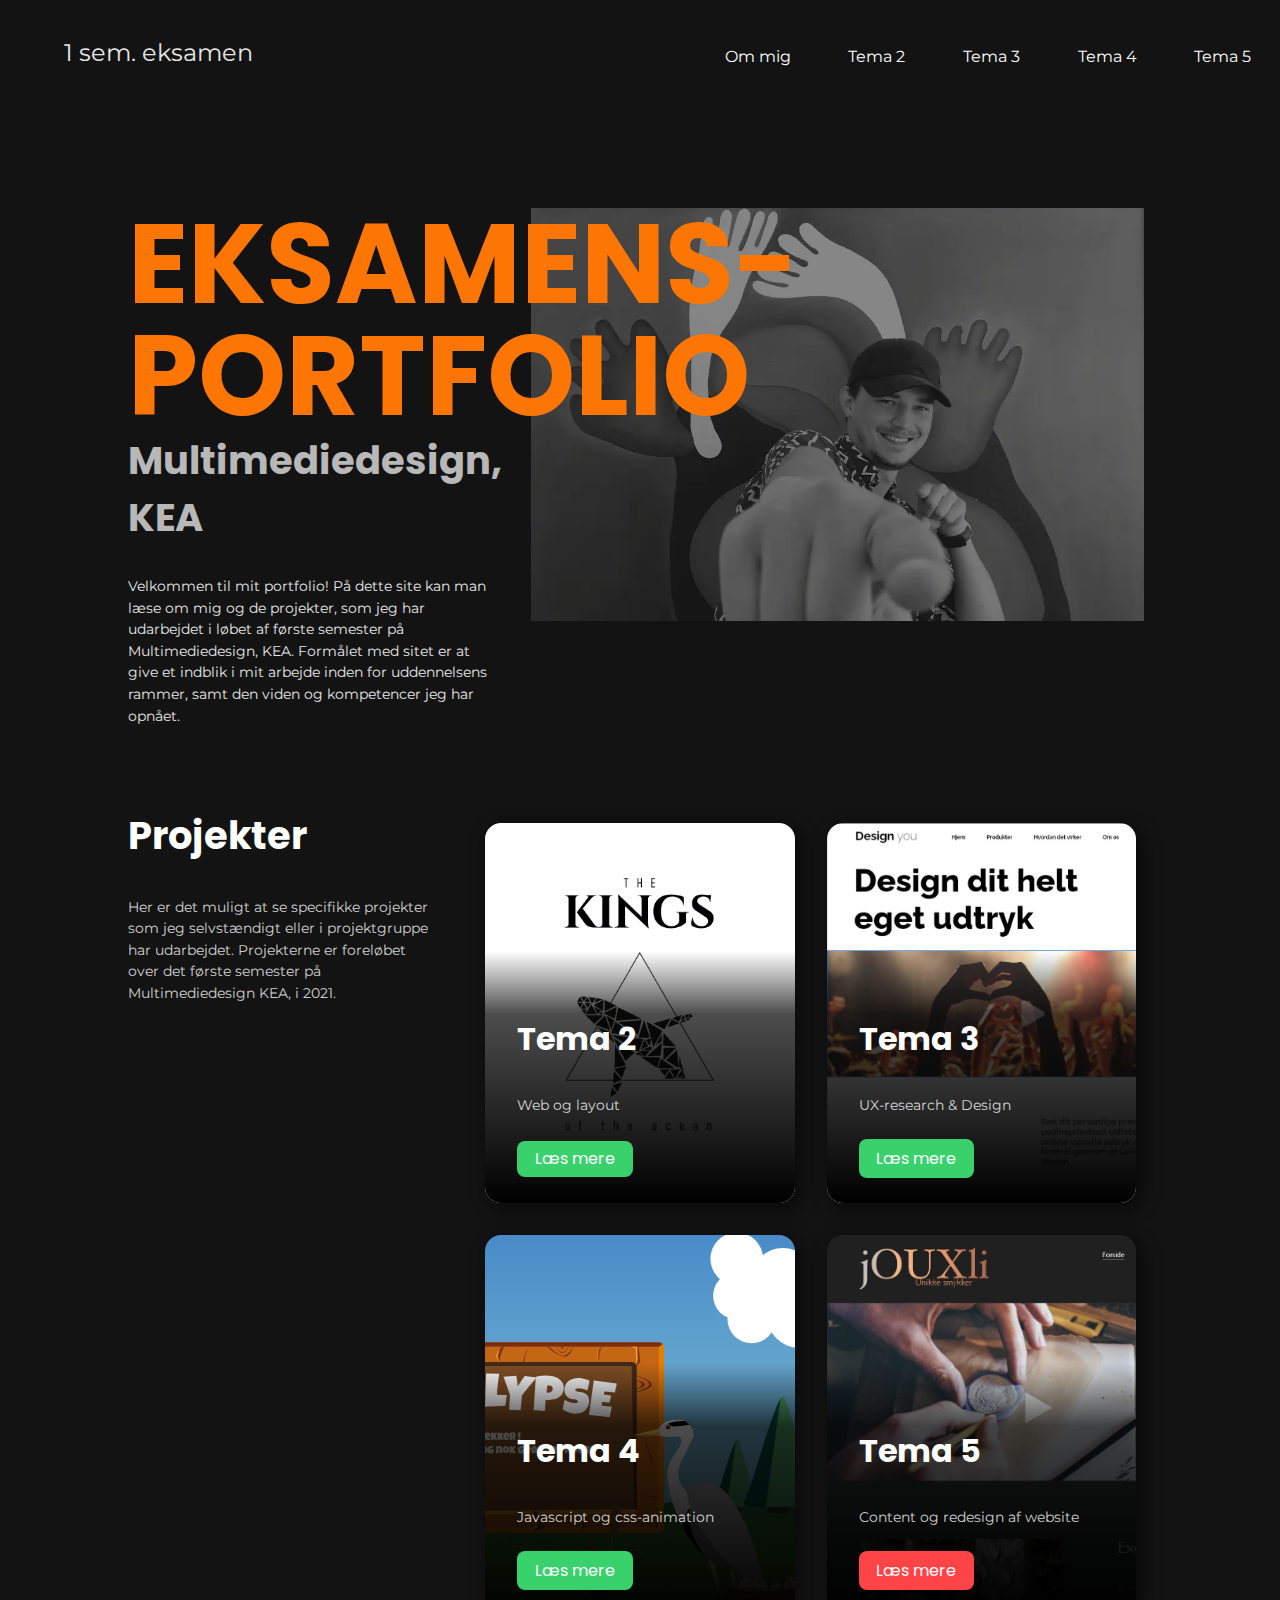
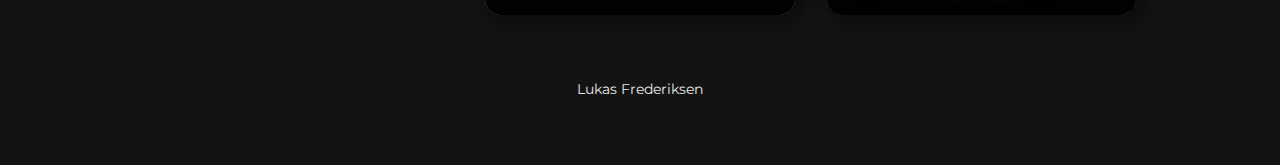
==== commit ca34d11e: "Meta description og reflektions afsnit til undersider." ====
--- a/index.html
+++ b/index.html
@@ -5,6 +5,10 @@
     <meta http-equiv="X-UA-Compatible" content="IE=edge" />
     <meta name="viewport" content="width=device-width, initial-scale=1.0" />
     <meta name="robots" content="noindex" />
+    <meta
+      name="description"
+      content="Portfolio til eksamen for Multimediedesign 1. semester. Udarbejdet af Lukas Frederiksen"
+    />
     <title>Portfolio-Eksamen</title>
     <link rel="stylesheet" href="Style.css" />
     <link rel="preconnect" href="https://fonts.gstatic.com" />
--- a/Style.css
+++ b/Style.css
@@ -81,6 +81,7 @@
 }
 p {
   color: white;
+  opacity: 0.9;
   font-size: 0.9rem;
   font-family: "Montserrat", sans-serif;
 }
@@ -613,9 +614,12 @@
 }
 
 .omMigTopWrapper p {
-  font-size: clamp(0.8rem, 5vw, 0.9rem);
   margin-top: -1rem;
   margin-left: 1rem;
+
+  font-size: clamp(1.3rem, 3vw, 2.5rem);
+  color: white;
+  opacity: 0.7;
 }
 
 .omMigTekstWrapper h2 {
@@ -953,6 +957,34 @@
   margin-top: -1rem;
 }
 
+.tema4ReflektionGridWrapper {
+  margin-left: 1rem;
+  margin-right: 1rem;
+}
+
+.tema4Reflektionh2Wrapper h2 {
+  font-size: clamp(2rem, 10vw, 3rem);
+  color: white;
+  margin-top: 0;
+}
+
+.tema4Reflektionh2Wrapper p {
+  font-size: clamp(1rem, 5vw, 0.9rem);
+  color: white;
+  margin-top: -2rem;
+}
+
+.tema4Reflektionh2Wrapper ul li {
+  color: white;
+  padding: 0.3rem;
+}
+
+.tema4Reflektionh2Wrapper ul {
+  margin-left: -1.5rem;
+  padding-top: 1rem;
+  padding-bottom: 1rem;
+}
+
 @media (min-width: 800px) {
   .tema4MainGrid {
     display: grid;
@@ -988,6 +1020,25 @@
 
   .tema4DokumentationTekst h2 {
     margin-top: -2rem;
+  }
+
+  .tema4ReflektionGridWrapper {
+    margin-top: 3rem;
+    display: grid;
+    grid-template-columns: 1fr 2fr;
+    gap: 2rem;
+  }
+
+  .tema4Reflektionh2Wrapper {
+    grid-column: 1;
+  }
+
+  .tema4ReflektionTekstWrapper {
+    grid-column: 2/3;
+  }
+
+  .tema4ReflektionTekstWrapper p {
+    margin-top: 5rem;
   }
 }
 
@@ -1062,6 +1113,8 @@
 
 .tema5Reflektionh2Wrapper ul {
   margin-left: -1.5rem;
+  padding-top: 1rem;
+  padding-bottom: 1rem;
 }
 .tema5DokumentationTekst {
   margin: 1rem;
@@ -1090,7 +1143,7 @@
   margin-right: 1rem;
 }
 
-@media (min-width: 800px) {
+@media (min-width: 1000px) {
   .tema5MainGrid {
     display: grid;
     grid-template-columns: 1fr 1fr;
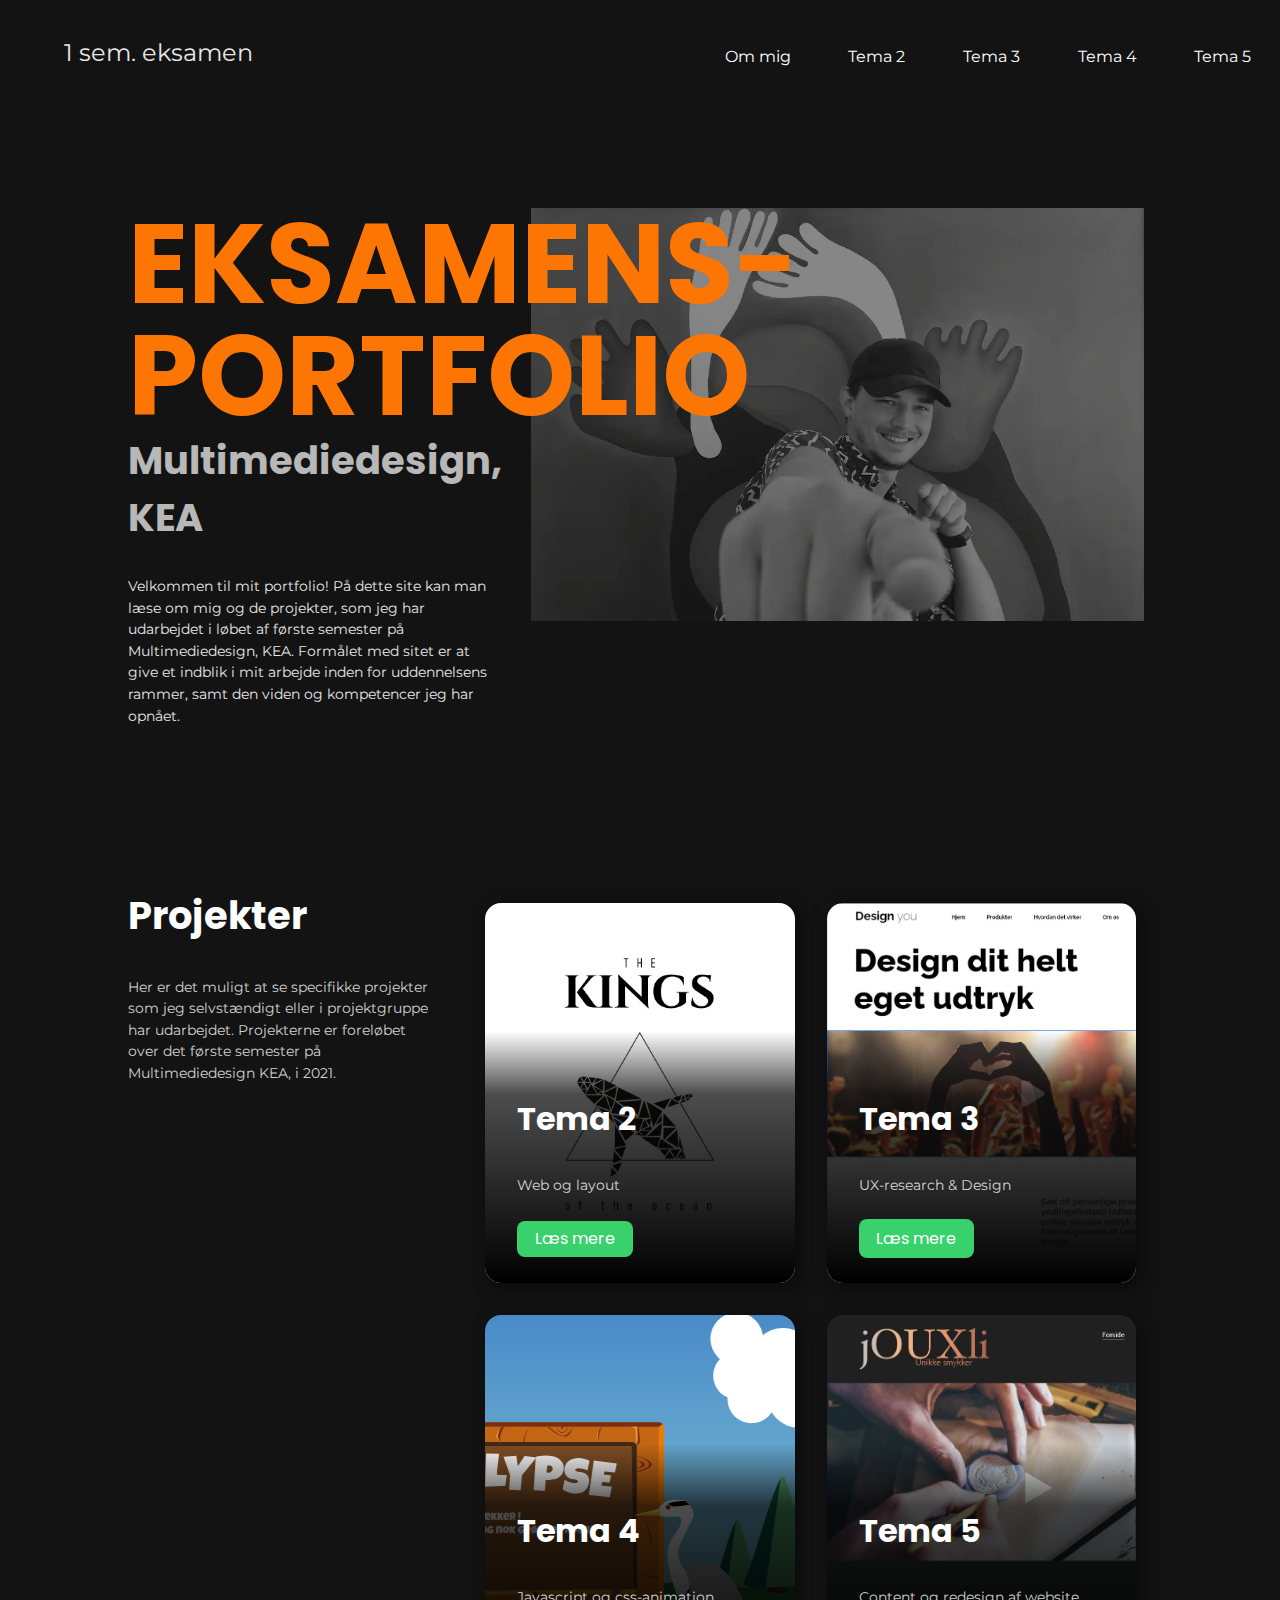
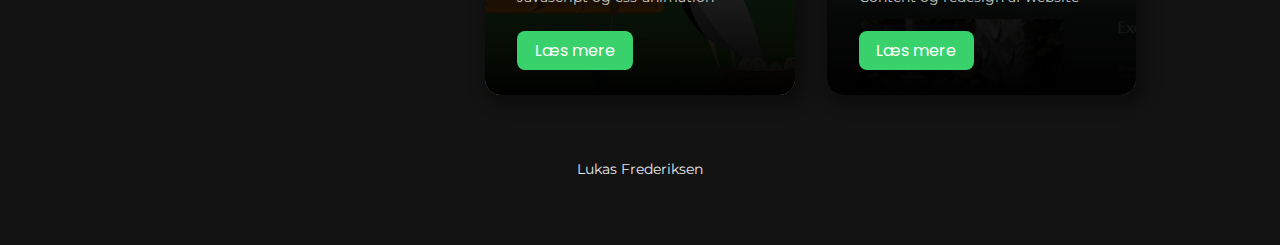
==== commit 277d5153: "Færdigt indhold" ====
--- a/index.html
+++ b/index.html
@@ -93,34 +93,32 @@
             <div class="BilledeContent">
               <h3 class="billedeTitel">Tema 2</h3>
               <p class="billedeTekst">Web og layout</p>
-              <a href="#" class="knap1">Læs mere</a>
+              <a href="Tema_2.html" class="knap1">Læs mere</a>
             </div>
           </div>
           <div class="imgTopRight">
             <div class="BilledeContent">
               <h3 class="billedeTitel">Tema 3</h3>
               <p class="billedeTekst">UX-research & Design</p>
-              <a href="#" class="knap2">Læs mere</a>
+              <a href="Tema_3.html" class="knap2">Læs mere</a>
             </div>
           </div>
           <div class="imgBotLeft">
             <div class="BilledeContent">
               <h3 class="billedeTitel">Tema 4</h3>
               <p class="billedeTekst">Javascript og css-animation</p>
-              <a href="#" class="knap3">Læs mere</a>
+              <a href="Tema_4.html" class="knap3">Læs mere</a>
             </div>
           </div>
           <div class="imgBotRight">
             <div class="BilledeContent">
               <h3 class="billedeTitel">Tema 5</h3>
               <p class="billedeTekst">Content og redesign af website</p>
-              <a href="#" class="knap4">Læs mere</a>
+              <a href="Tema_5.html" class="knap4">Læs mere</a>
             </div>
           </div>
         </div>
       </section>
-
-      <section class="about me"></section>
     </main>
 
     <footer>
--- a/Style.css
+++ b/Style.css
@@ -106,9 +106,8 @@
   margin-bottom: 0.5rem;
 }
 
-.opgaveNavn:hover {
-  border-bottom: 0.3rem solid #39d16c;
-  margin-bottom: 0.2rem;
+.opgaveNavn a:hover {
+  color: #fd7603;
 }
 
 /* Giv mine list items display flex for at kunne styrer hvordan de ligger i forhold
@@ -140,7 +139,7 @@
 }
 
 .navbar .navLinks li:hover {
-  border-bottom: 0.3rem solid #39d16c;
+  border-bottom: 0.3rem solid #fd7603;
 }
 
 .navbar .navLinks li:hover {
@@ -419,7 +418,7 @@
   display: inline;
   text-decoration: none;
   color: white;
-  background-color: #ff4447;
+  background-color: #39d16c;
   padding: 0.5em 1.1em;
   border-radius: 0.5rem;
 }
@@ -514,7 +513,6 @@
     grid-template-rows: 1fr 1fr 1fr;
     gap: 2rem;
     margin-left: 1rem;
-    margin-top: -5rem;
   }
 
   .projektTekstWrapper {
@@ -735,6 +733,33 @@
   margin-top: -1rem;
 }
 
+.tema2ReflektionGridWrapper {
+  margin-left: 1rem;
+  margin-right: 1rem;
+}
+
+.tema2Reflektionh2Wrapper h2 {
+  font-size: clamp(2rem, 10vw, 3rem);
+  color: white;
+  margin-top: 0;
+}
+
+.tema2Reflektionh2Wrapper p {
+  font-size: clamp(1rem, 5vw, 0.9rem);
+  color: white;
+  margin-top: -2rem;
+}
+
+.tema2Reflektionh2Wrapper ul li {
+  color: white;
+  padding: 0.3rem;
+}
+
+.tema2Reflektionh2Wrapper ul {
+  margin-left: -1.5rem;
+  padding-top: 1rem;
+  padding-bottom: 1rem;
+}
 @media (min-width: 1000px) {
   .tema2DokumentationTekst {
     margin: 0;
@@ -778,6 +803,24 @@
   .tema2DokumentationTekst h2 {
     margin-top: -2rem;
   }
+  .tema2ReflektionGridWrapper {
+    margin-top: 3rem;
+    display: grid;
+    grid-template-columns: 1fr 2fr;
+    gap: 2rem;
+  }
+
+  .tema2eflektionh2Wrapper {
+    grid-column: 1;
+  }
+
+  .tema2ReflektionTekstWrapper {
+    grid-column: 2/3;
+  }
+
+  .tema2ReflektionTekstWrapper p {
+    margin-top: 5rem;
+  }
 }
 
 @media (min-width: 500px) {
@@ -848,6 +891,33 @@
   margin-top: -1.5rem;
 }
 
+.tema3ReflektionGridWrapper {
+  margin-left: 1rem;
+  margin-right: 1rem;
+}
+
+.tema3Reflektionh2Wrapper h2 {
+  font-size: clamp(2rem, 10vw, 3rem);
+  color: white;
+  margin-top: 0;
+}
+
+.tema3Reflektionh2Wrapper p {
+  font-size: clamp(1rem, 5vw, 0.9rem);
+  color: white;
+  margin-top: -2rem;
+}
+
+.tema3Reflektionh2Wrapper ul li {
+  color: white;
+  padding: 0.3rem;
+}
+
+.tema3Reflektionh2Wrapper ul {
+  margin-left: -1.5rem;
+  padding-top: 1rem;
+  padding-bottom: 1rem;
+}
 @media (min-width: 1000px) {
   .tema3DokumentationTekst {
     margin: 0;
@@ -888,6 +958,25 @@
   .tema3DokumentationTekst h2 {
     margin-top: -2rem;
   }
+
+  .tema3ReflektionGridWrapper {
+    margin-top: 3rem;
+    display: grid;
+    grid-template-columns: 1fr 2fr;
+    gap: 2rem;
+  }
+
+  .tema3Reflektionh2Wrapper {
+    grid-column: 1;
+  }
+
+  .tema3ReflektionTekstWrapper {
+    grid-column: 2/3;
+  }
+
+  .tema3ReflektionTekstWrapper p {
+    margin-top: 5rem;
+  }
 }
 
 @media (min-width: 500px) {
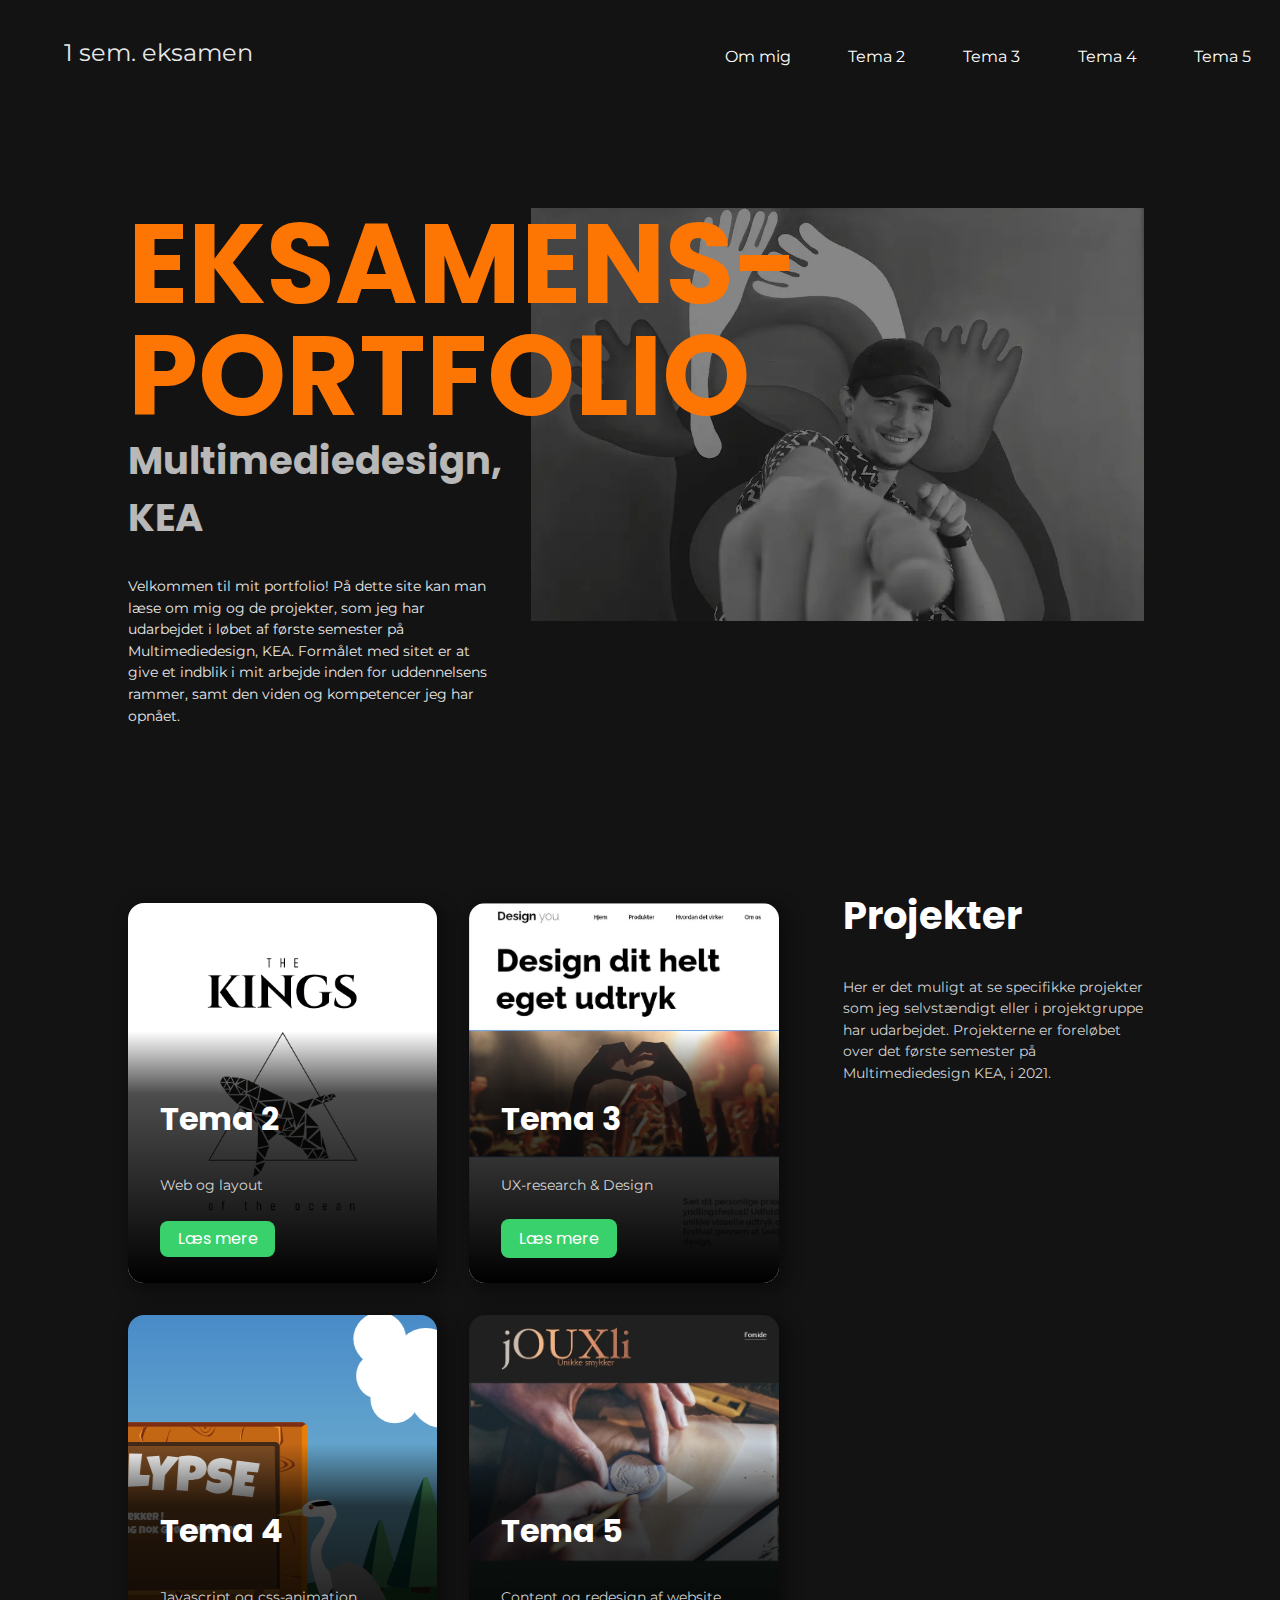
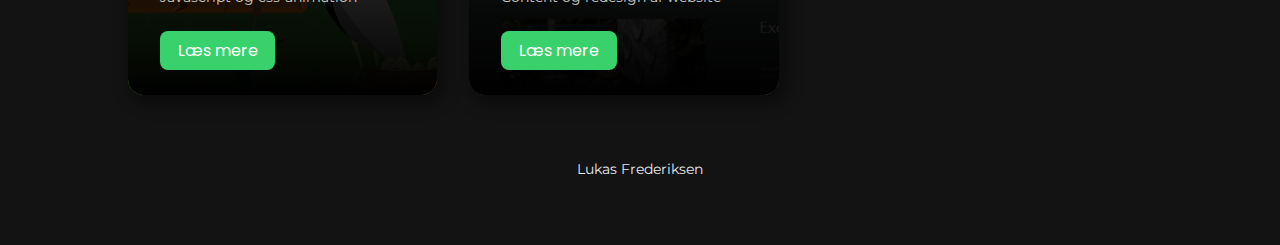
==== commit a2f95afd: "Final ændringer" ====
--- a/index.html
+++ b/index.html
@@ -128,17 +128,3 @@
     <script src="javascript.js"></script>
   </body>
 </html>
-
-<!-- <div class="frontPageWrap">
-        <div class="frontPageWrapperDark">
-          <div class="darkSide">
-            <h1>Projekter</h1>
-          </div>
-        </div>
-
-        <div class="frontPageWrapperWhite">
-          <div class="whiteSide">
-            <h1>Om mig</h1>
-          </div>
-        </div>
-      </div> -->
--- a/Style.css
+++ b/Style.css
@@ -17,13 +17,20 @@
   max-width: 100%;
 }
 
+.videoWrapper {
+  display: flex;
+  flex-direction: column;
+}
+
 video {
   display: block;
   width: 100%;
   height: auto;
   object-fit: contain;
   max-width: 70vw;
-  margin: auto;
+  margin-bottom: 2rem;
+
+  align-self: center;
 }
 
 footer {
@@ -253,6 +260,7 @@
   border-radius: 1rem;
   overflow: hidden;
   margin: 2rem;
+  min-width: 30ch;
   max-width: 36ch;
   box-shadow: 5px 5px 15px 5px rgba(0, 0, 0, 0.37);
 }
@@ -261,6 +269,7 @@
   background-image: url(billeder/uxforside.jpg);
   background-size: cover;
   padding: 8rem 0 0;
+  min-width: 30ch;
   max-width: 36ch;
   border-radius: 1rem;
   overflow: hidden;
@@ -276,6 +285,7 @@
   border-radius: 1rem;
   overflow: hidden;
   margin: 2rem;
+  min-width: 30ch;
   max-width: 36ch;
   box-shadow: 5px 5px 15px 5px rgba(0, 0, 0, 0.37);
 }
@@ -288,6 +298,7 @@
   border-radius: 1rem;
   overflow: hidden;
   margin: 2rem;
+  min-width: 30ch;
   max-width: 36ch;
   box-shadow: 5px 5px 15px 5px rgba(0, 0, 0, 0.37);
 }
@@ -569,34 +580,34 @@
 
   .projektTekstWrapper {
     align-self: flex-start;
-    grid-column: 1;
+    grid-column: 3;
     grid-row: 1;
     max-width: 50ch;
     margin-top: -3rem;
   }
   .imgTopLeft {
+    grid-column: 1;
+    grid-row: 1;
+    max-width: 50ch;
+  }
+
+  .imgTopRight {
     grid-column: 2;
     grid-row: 1;
     max-width: 50ch;
   }
 
-  .imgTopRight {
-    grid-column: 3;
-    grid-row: 1;
+  .imgBotLeft {
+    grid-column: 1;
+    grid-row: 2;
     max-width: 50ch;
   }
 
-  .imgBotLeft {
+  .imgBotRight {
     grid-column: 2;
     grid-row: 2;
     max-width: 50ch;
   }
-
-  .imgBotRight {
-    grid-column: 3;
-    grid-row: 2;
-    max-width: 50ch;
-  }
 }
 
 /* ------------------------------Om mig-------------------------------------------- */
@@ -615,7 +626,7 @@
   margin-top: -1rem;
   margin-left: 1rem;
 
-  font-size: clamp(1.3rem, 3vw, 2.5rem);
+  font-size: clamp(1.3rem, 3vw, 2rem);
   color: white;
   opacity: 0.7;
 }
@@ -655,6 +666,11 @@
     display: flex;
     gap: 7rem;
   }
+
+  .omMigTekstWrapper h2 {
+    margin-bottom: 2rem;
+    margin-top: -1.3rem;
+  }
 }
 
 @media (min-width: 1200px) {
@@ -728,6 +744,10 @@
   color: WHITE;
 }
 
+.tema2BotWrapper {
+  margin-bottom: 4rem;
+  margin-top: 4rem;
+}
 .tema2DokumentationTekst p {
   font-size: clamp(0.8rem, 5vw, 0.9rem);
   margin-top: -1rem;
@@ -736,6 +756,7 @@
 .tema2ReflektionGridWrapper {
   margin-left: 1rem;
   margin-right: 1rem;
+  margin-top: 4rem;
 }
 
 .tema2Reflektionh2Wrapper h2 {
@@ -878,6 +899,8 @@
 
 .tema3DokumentationTekst {
   margin: 1rem;
+  margin-bottom: 4rem;
+  margin-top: 4rem;
 }
 
 .tema3DokumentationTekst h2 {
@@ -899,7 +922,7 @@
 .tema3Reflektionh2Wrapper h2 {
   font-size: clamp(2rem, 10vw, 3rem);
   color: white;
-  margin-top: 0;
+  margin-top: 2rem;
 }
 
 .tema3Reflektionh2Wrapper p {
@@ -1018,7 +1041,7 @@
 }
 
 .tema4Intro {
-  margin-bottom: 2rem;
+  margin-bottom: 4rem;
 }
 
 .tema4knap2 {
@@ -1031,6 +1054,9 @@
   border-radius: 0.5rem;
 }
 
+.tema4BotWrapper {
+  margin-bottom: 4rem;
+}
 .tema4DokumentationTekst {
   margin: 1rem;
 }
@@ -1047,6 +1073,7 @@
 }
 
 .tema4ReflektionGridWrapper {
+  margin-top: 4rem;
   margin-left: 1rem;
   margin-right: 1rem;
 }
@@ -1138,6 +1165,7 @@
 }
 
 /* ------------------------------Tema 5-------------------------------------------- */
+
 .tema5H1 h1 {
   font-size: clamp(3rem, 10vw, 4rem);
   line-height: 4rem;
@@ -1147,7 +1175,7 @@
 
 .tema5Intro p {
   font-size: clamp(0.8rem, 5vw, 0.9rem);
-  margin-top: -1rem;
+  margin-top: 0;
   margin-left: 1rem;
   margin-right: 1rem;
 }
@@ -1170,7 +1198,13 @@
 }
 
 .tema5Intro {
-  margin-bottom: 2rem;
+  margin-bottom: 4rem;
+  margin-top: 2rem;
+}
+
+.tema5BotWrapper {
+  margin-bottom: 4rem;
+  margin-top: 4rem;
 }
 
 .tema5knap2 {
@@ -1207,6 +1241,13 @@
 }
 .tema5DokumentationTekst {
   margin: 1rem;
+  margin-top: 4rem;
+  margin-bottom: 4rem;
+}
+
+.videoWrapper {
+  margin-top: 4rem;
+  margin-bottom: 4rem;
 }
 
 .tema5DokumentationTekst h2 {
@@ -1233,6 +1274,14 @@
 }
 
 @media (min-width: 1000px) {
+  video {
+    display: block;
+    width: 100%;
+    height: auto;
+    object-fit: contain;
+    max-width: 70vw;
+    margin: auto;
+  }
   .tema5MainGrid {
     display: grid;
     grid-template-columns: 1fr 1fr;
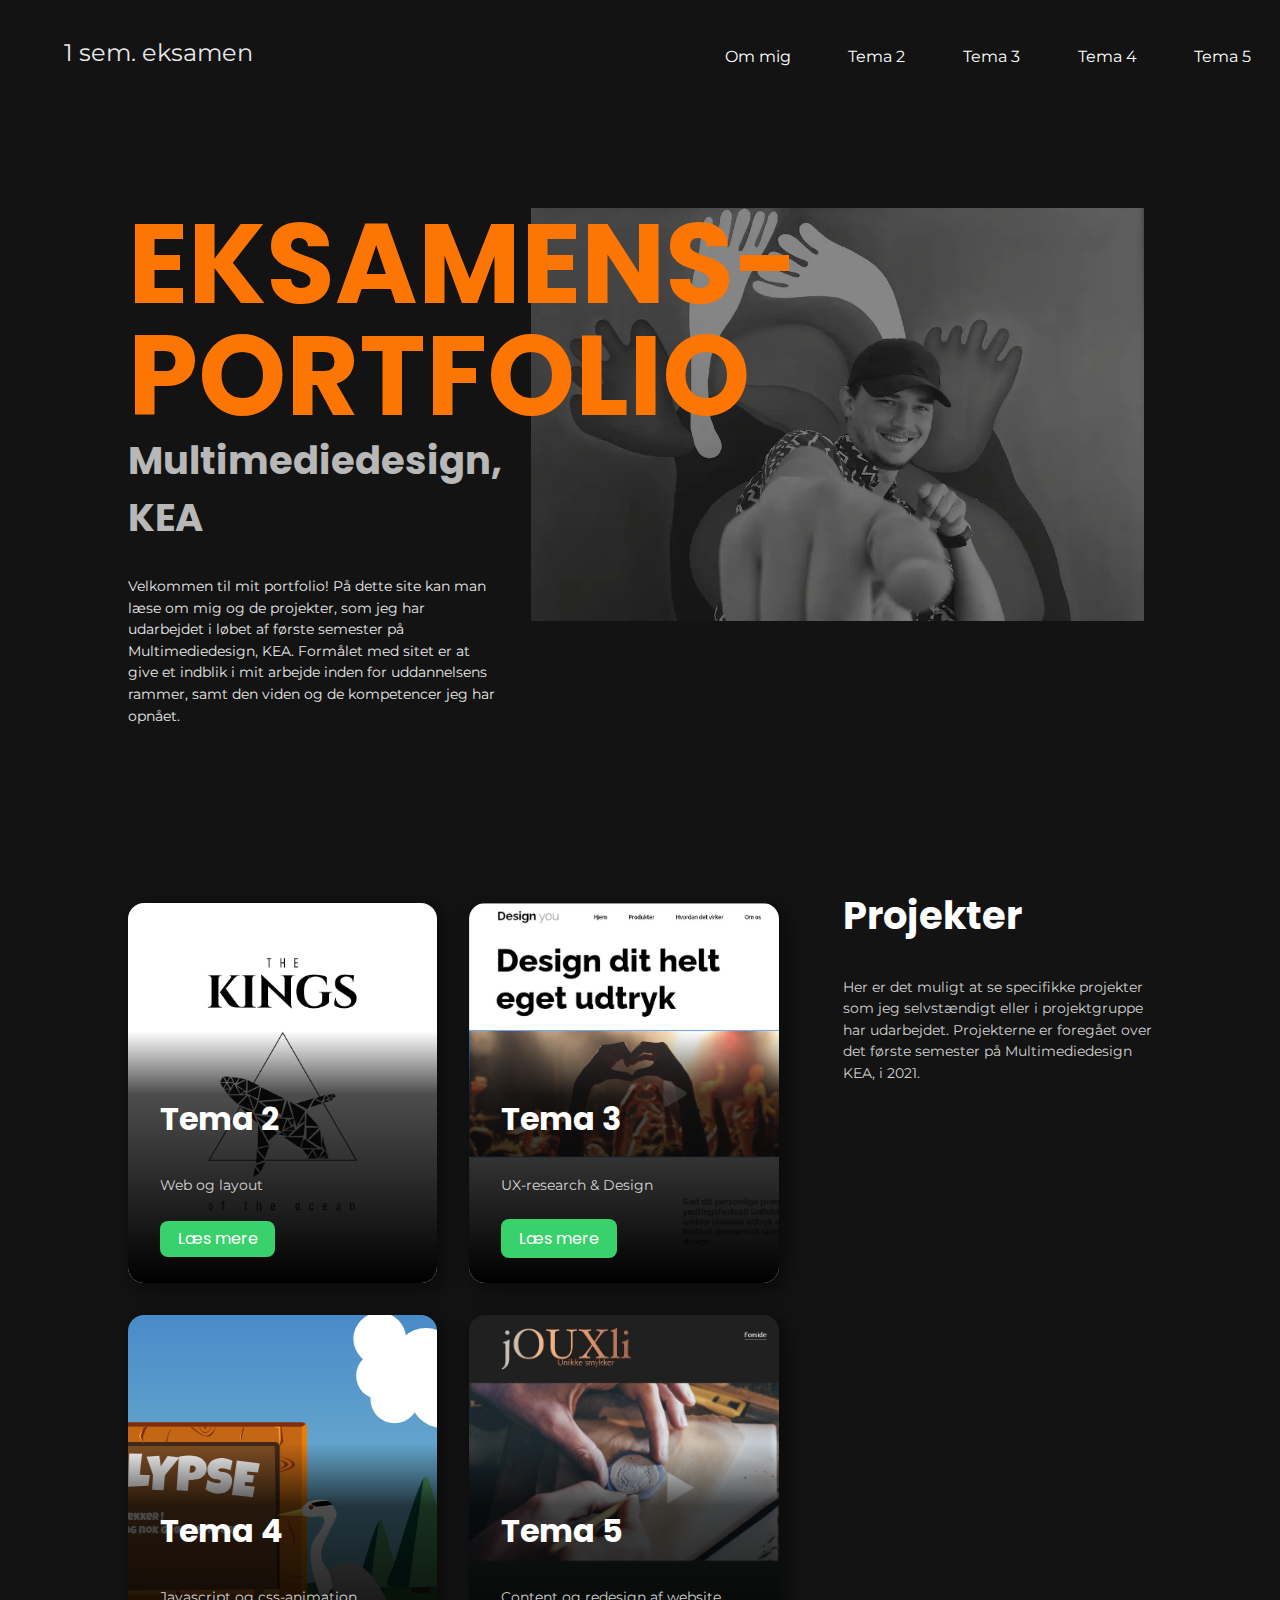
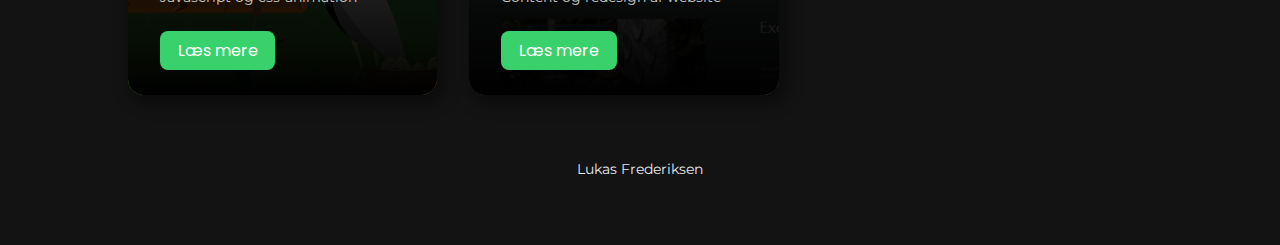
==== commit 002c235e: "få stavefejl" ====
--- a/index.html
+++ b/index.html
@@ -73,8 +73,8 @@
           Velkommen til mit portfolio! På dette site kan man læse om mig og de
           projekter, som jeg har udarbejdet i løbet af første semester på
           Multimediedesign, KEA. Formålet med sitet er at give et indblik i mit
-          arbejde inden for uddennelsens rammer, samt den viden og kompetencer
-          jeg har opnået.
+          arbejde inden for uddannelsens rammer, samt den viden og de
+          kompetencer jeg har opnået.
         </p>
       </div>
 
@@ -84,8 +84,8 @@
             <h2 class="projekterh2">Projekter</h2>
             <p class="projektTekst">
               Her er det muligt at se specifikke projekter som jeg selvstændigt
-              eller i projektgruppe har udarbejdet. Projekterne er foreløbet
-              over det første semester på Multimediedesign KEA, i 2021.
+              eller i projektgruppe har udarbejdet. Projekterne er foregået over
+              det første semester på Multimediedesign KEA, i 2021.
             </p>
           </div>
 
--- a/Style.css
+++ b/Style.css
@@ -855,6 +855,7 @@
   font-size: clamp(3rem, 10vw, 4rem);
   line-height: 3rem;
   margin-left: 1rem;
+  max-width: 20ch;
 }
 
 .tema3Intro p {
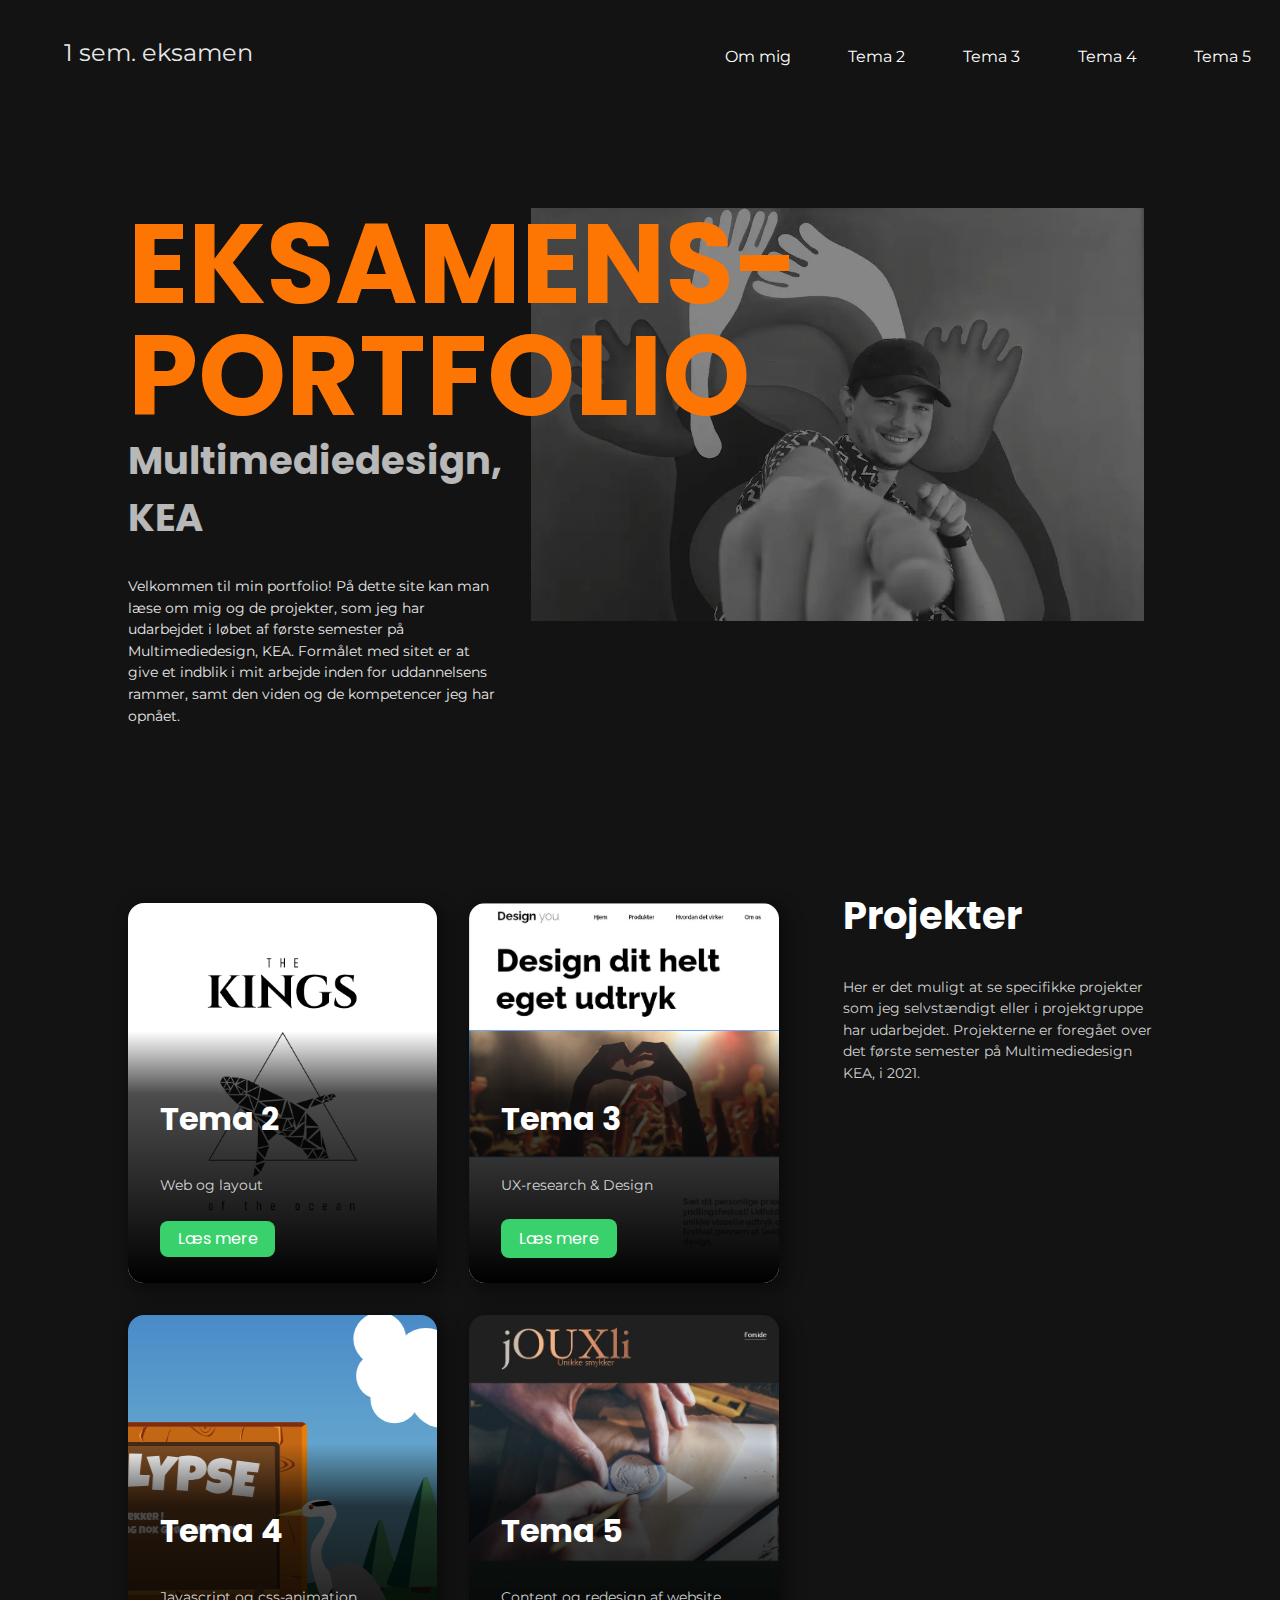
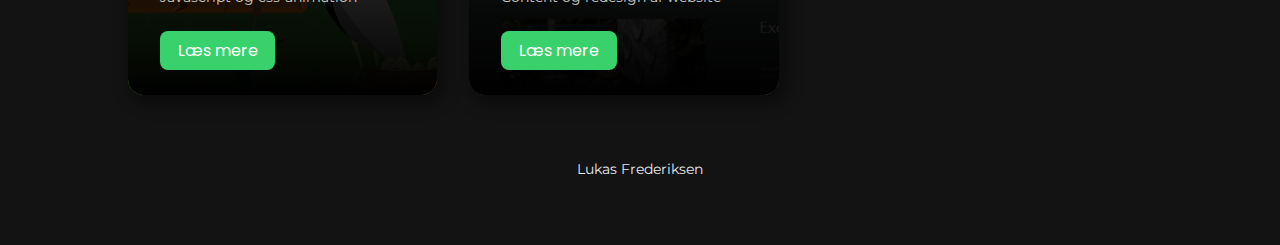
==== commit a9886d92: "stavefejl forside" ====
--- a/index.html
+++ b/index.html
@@ -70,7 +70,7 @@
           <img src="billeder/splash.webp" alt="forsideBillede" />
         </div>
         <p class="forsideIntroTekst">
-          Velkommen til mit portfolio! På dette site kan man læse om mig og de
+          Velkommen til min portfolio! På dette site kan man læse om mig og de
           projekter, som jeg har udarbejdet i løbet af første semester på
           Multimediedesign, KEA. Formålet med sitet er at give et indblik i mit
           arbejde inden for uddannelsens rammer, samt den viden og de
